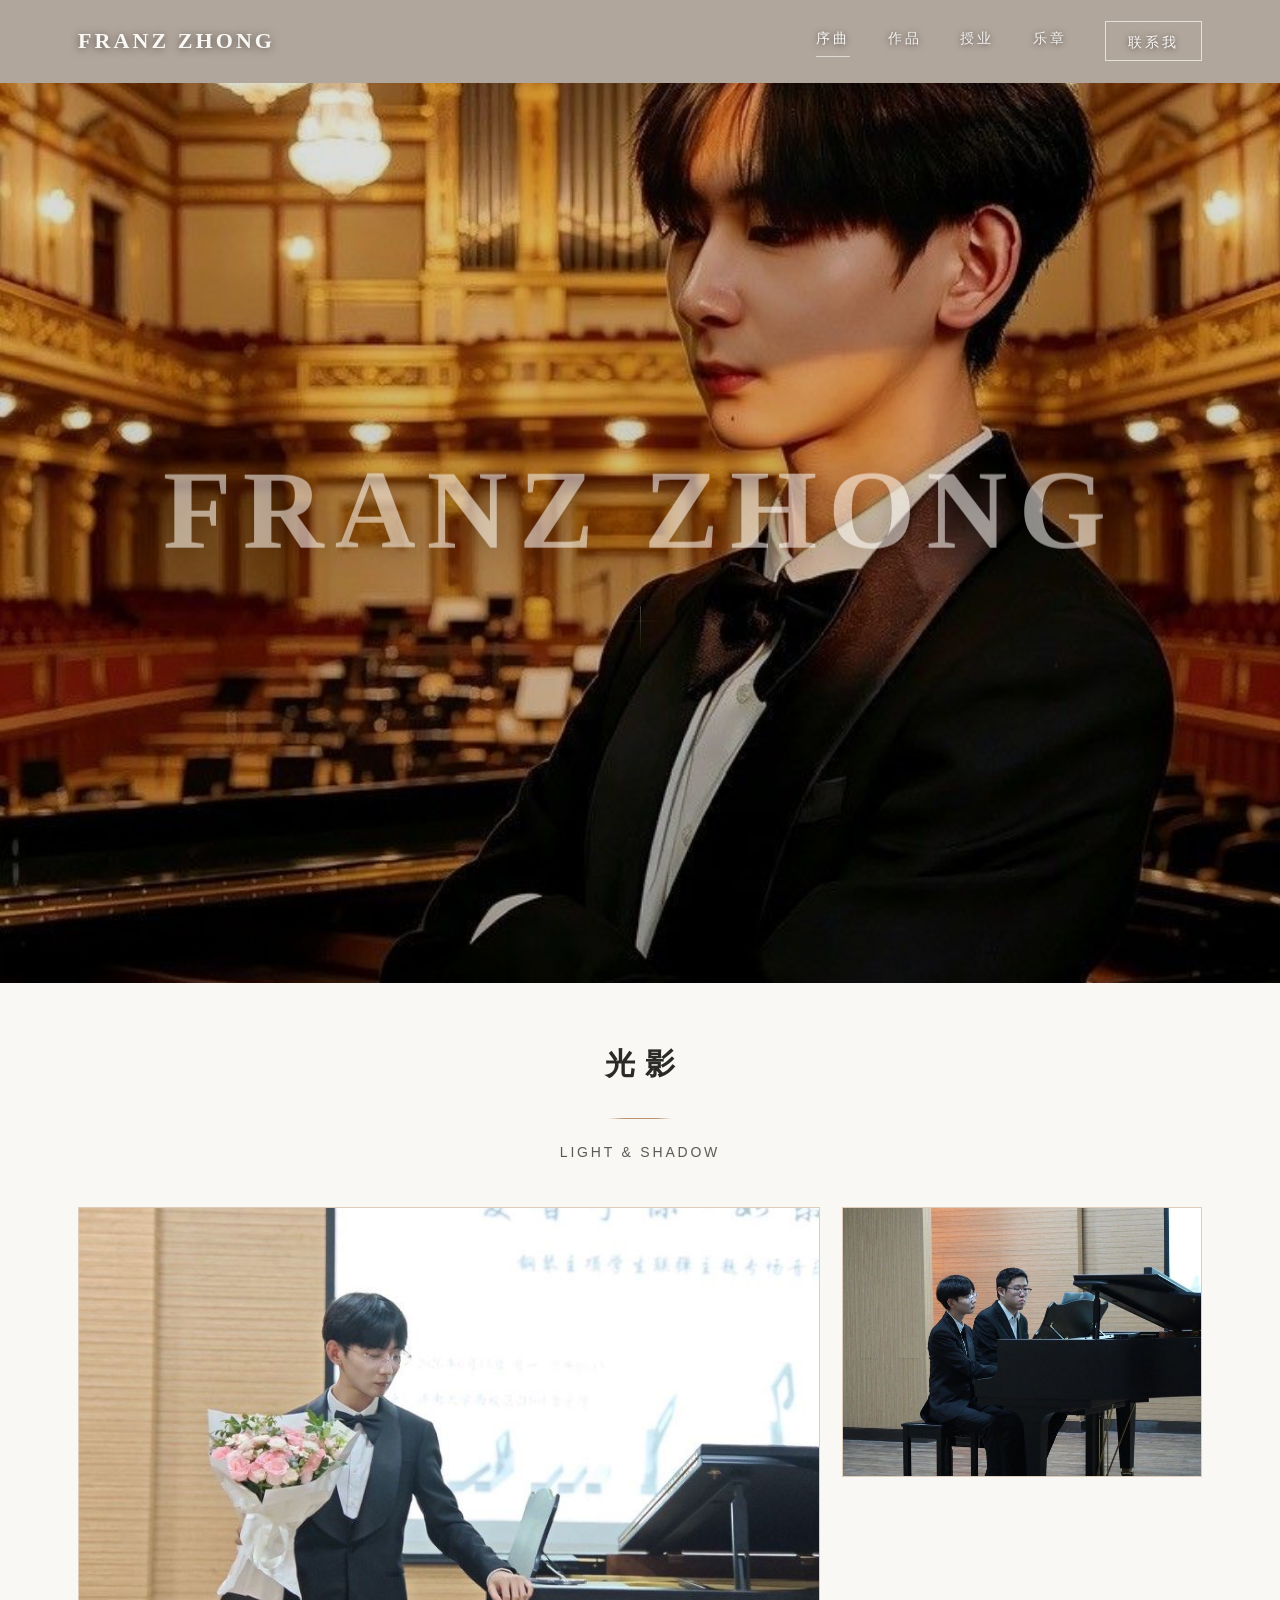
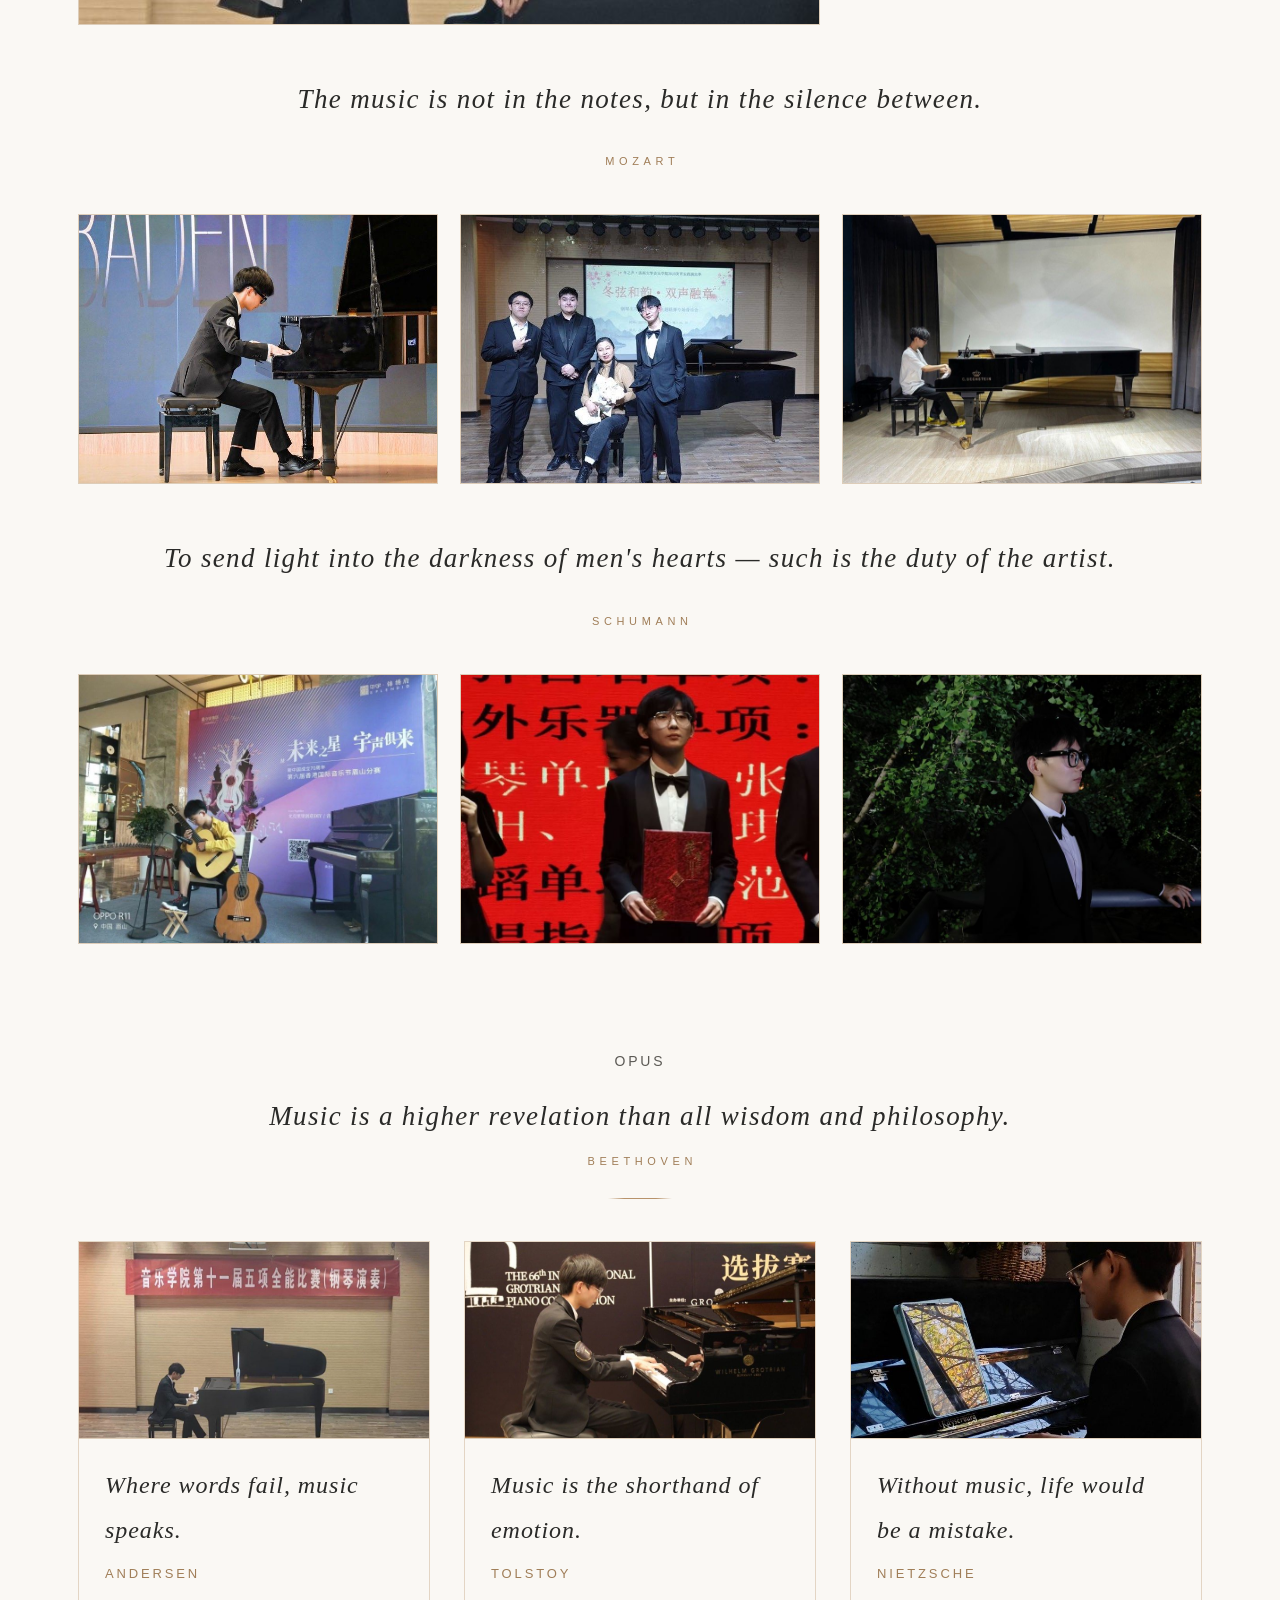
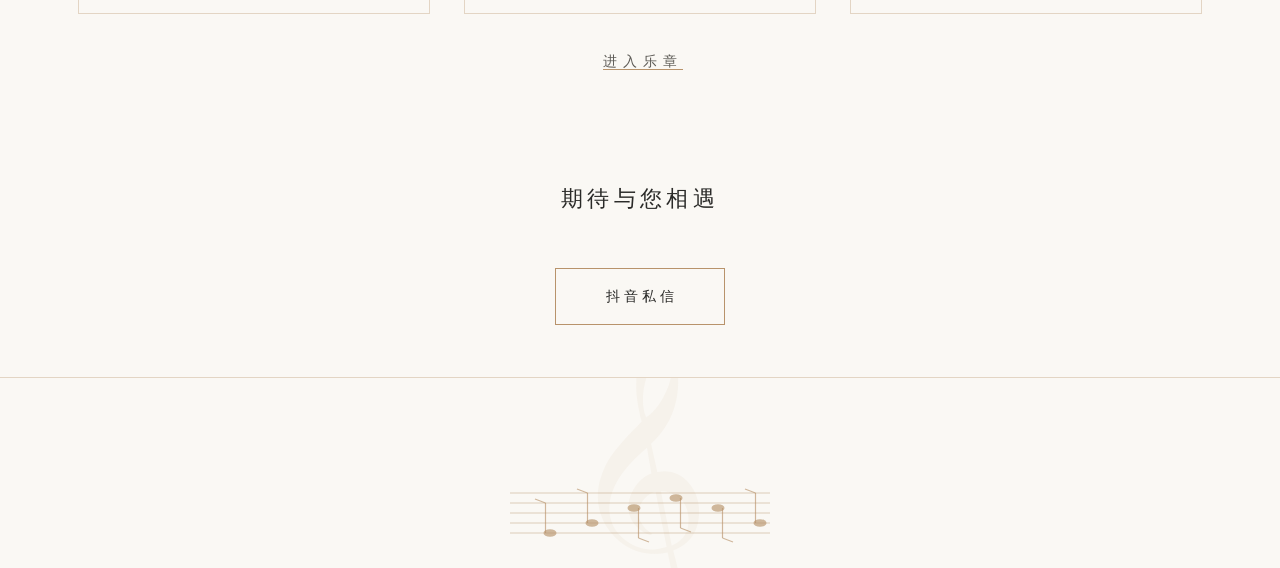
==== index.html @ 8434fb07 "SEO扩充：音乐老师/钢琴老师/吉他老师/音乐家教/钢琴演奏者/青年钢琴演奏者等关键词" ====
<!DOCTYPE html>
<html lang="zh-CN">
<head>
  <meta charset="UTF-8">
  <meta http-equiv="refresh" content="0; url=overture.html">
  <title>FRANZ ZHONG · 钢琴家与音乐教育家 Prelude</title>
  <meta name="description" content="FRANZ ZHONG（钟骑骏）钢琴家与音乐教育家，演奏古典钢琴与古典吉他。个人官网：作品、演出与荣誉。">
  <meta name="keywords" content="钢琴, 音乐教育, 吉他, 钢琴家, Franz Zhong, 钟, piano, pianist, music education, 钟骑骏, 钟骑骏钢琴, Qijun Zhong, Zhong Qijun, 音乐老师, 钢琴老师, 吉他老师, 音乐家教, 钢琴演奏者, 青年钢琴演奏者, piano teacher, guitar teacher, music tutor, young pianist">
  <script type="application/ld+json">
{
  "@context": "https://schema.org",
  "@type": "Person",
  "name": "Franz Zhong",
  "alternateName": ["钟骑骏", "钟", "Qijun Zhong", "Zhong Qijun"],
  "jobTitle": "Pianist &amp; Music Educator",
  "knowsAbout": ["钢琴", "音乐教育", "古典吉他", "钢琴教学", "吉他教学", "音乐家教", "piano", "music education", "classical guitar", "piano teaching", "guitar teaching"],
  "url": "https://zhongquinnking.github.io/prelude/",
  "sameAs": ["https://v.douyin.com/s2i2Y8FRT1A/"]
}
</script>
<meta property="og:type" content="website">
<meta property="og:site_name" content="FRANZ ZHONG">
<meta property="og:title" content="FRANZ ZHONG · Prelude">
<meta property="og:description" content="FRANZ ZHONG · 作品 · 部分荣誉 — Pianist &amp; Music Educator">
<meta property="og:url" content="https://zhongquinnking.github.io/prelude/">
<meta property="og:image" content="https://zhongquinnking.github.io/prelude/images/og-card.jpg">
</head>
<body>
  <p style="font-family:serif;text-align:center;padding-top:40vh;">序曲即将奏响，正在进入 Prelude…</p>
</body>
</html>
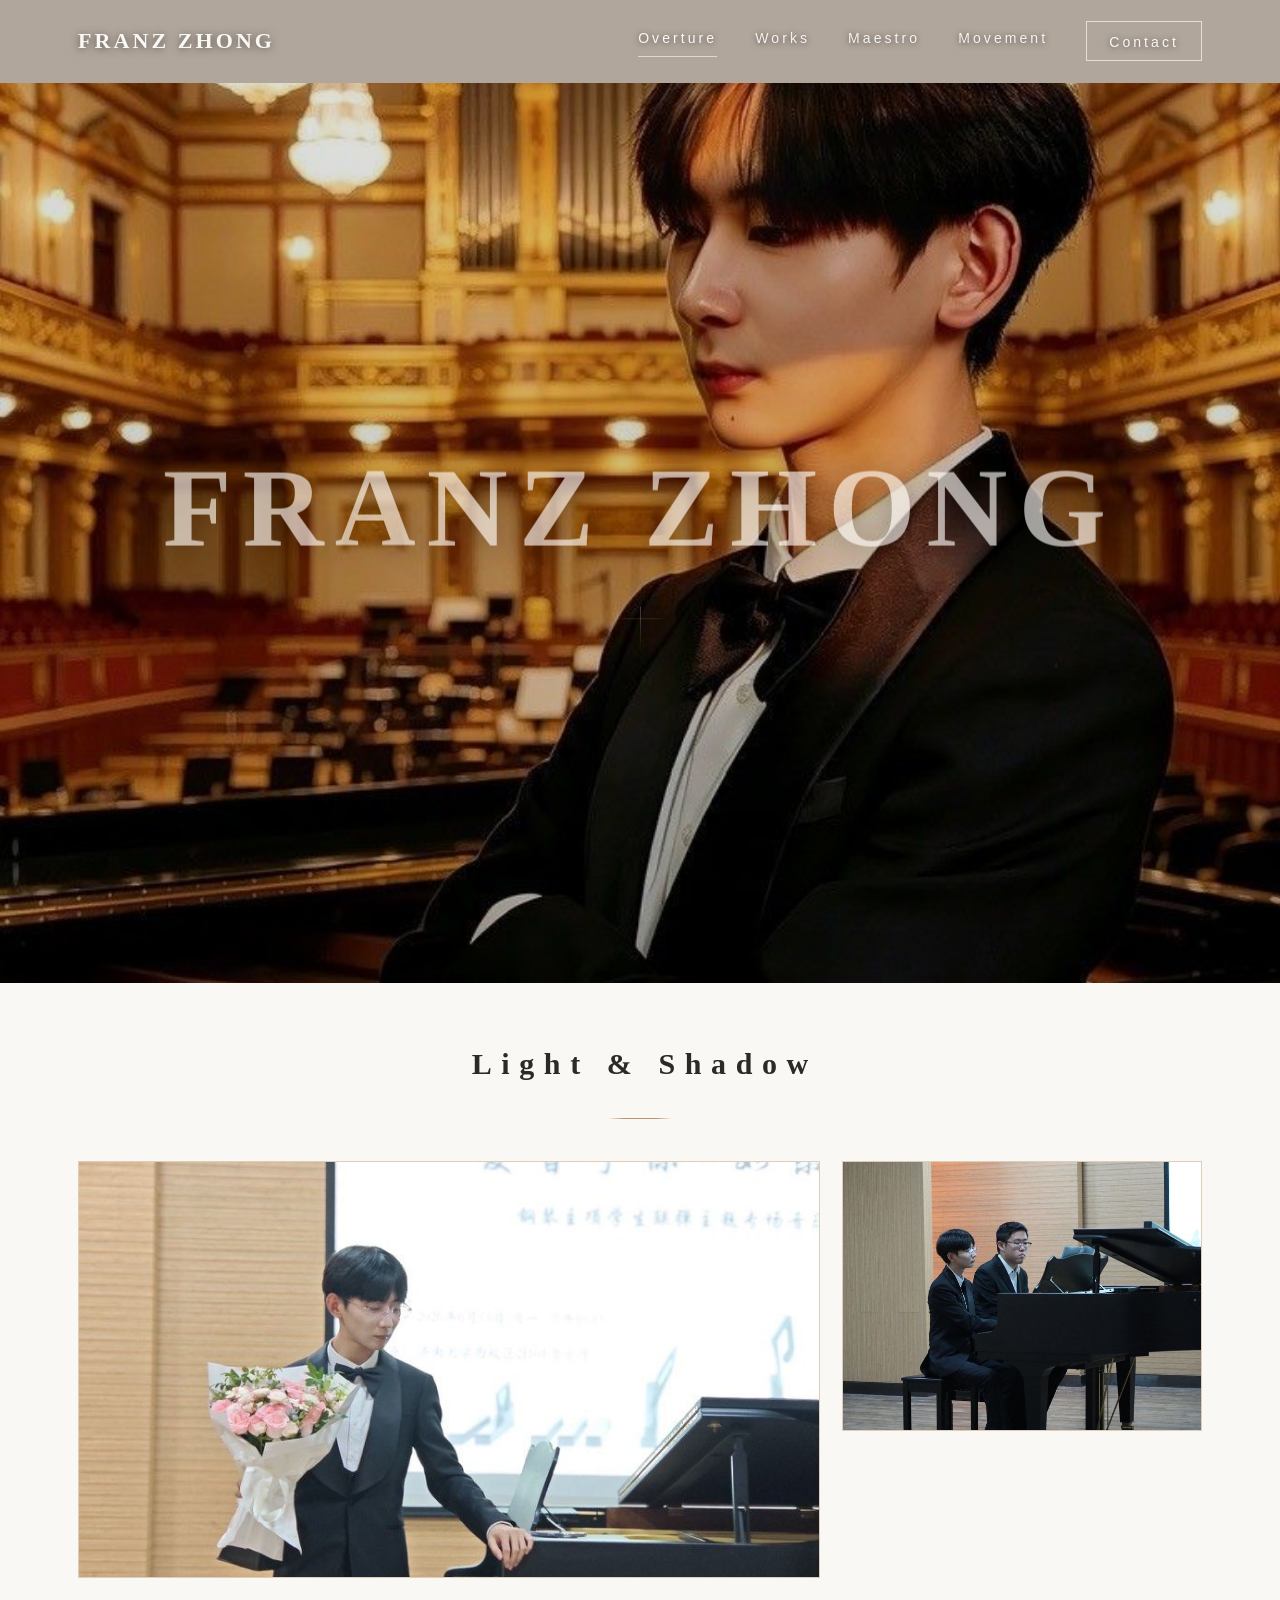
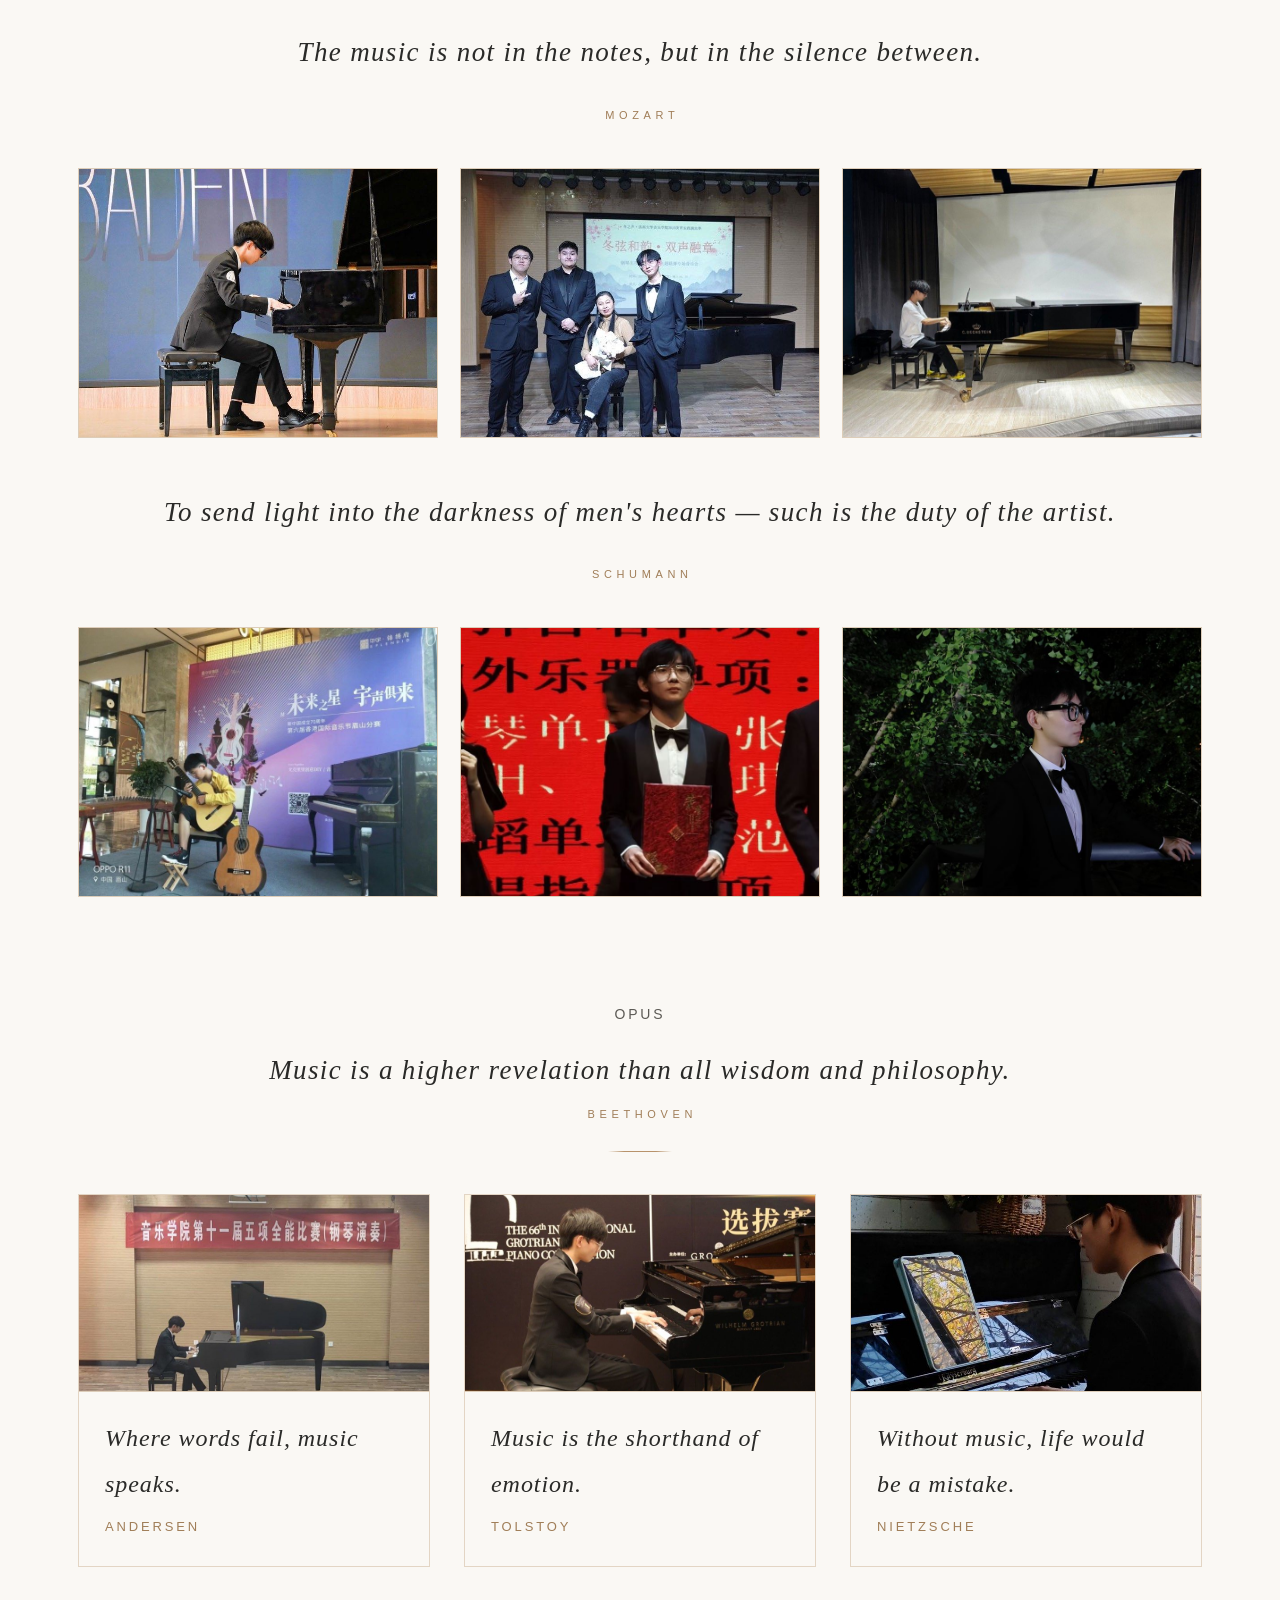
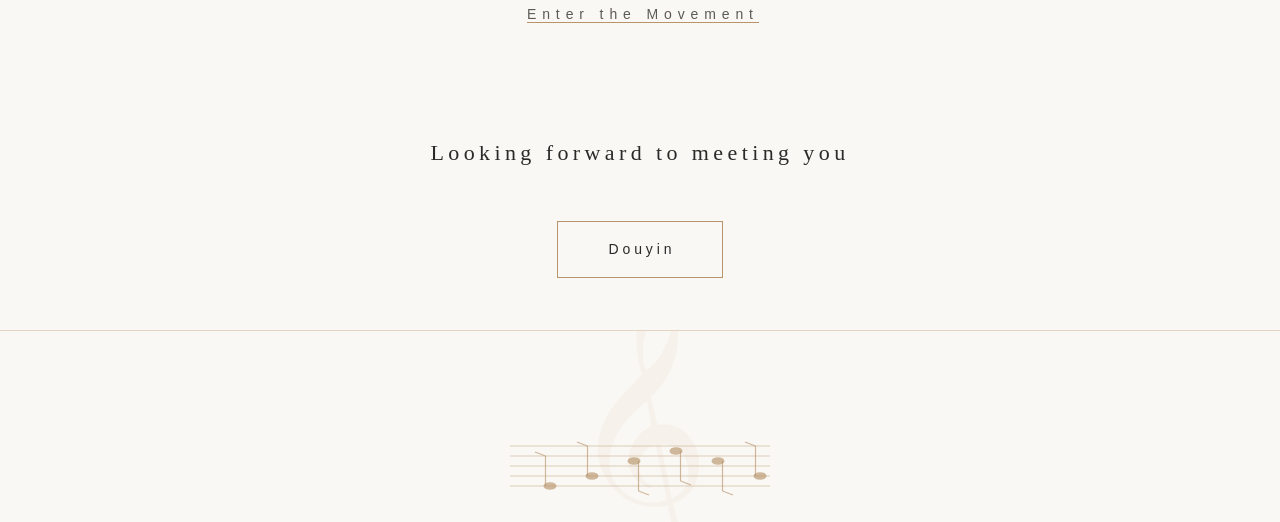
==== commit 466c081a: "全站改英文：头衔英文化，中文仅保留名字与作品/比赛名" ====
--- a/index.html
+++ b/index.html
@@ -3,8 +3,8 @@
 <head>
   <meta charset="UTF-8">
   <meta http-equiv="refresh" content="0; url=overture.html">
-  <title>FRANZ ZHONG · 钢琴家与音乐教育家 Prelude</title>
-  <meta name="description" content="FRANZ ZHONG（钟骑骏）钢琴家与音乐教育家，演奏古典钢琴与古典吉他。个人官网：作品、演出与荣誉。">
+  <title>FRANZ ZHONG · Prelude</title>
+  <meta name="description" content="FRANZ ZHONG (钟骑骏), pianist and music educator, performs classical piano and classical guitar. Official site: works, performances and honors.">
   <meta name="keywords" content="钢琴, 音乐教育, 吉他, 钢琴家, Franz Zhong, 钟, piano, pianist, music education, 钟骑骏, 钟骑骏钢琴, Qijun Zhong, Zhong Qijun, 音乐老师, 钢琴老师, 吉他老师, 音乐家教, 钢琴演奏者, 青年钢琴演奏者, piano teacher, guitar teacher, music tutor, young pianist">
   <script type="application/ld+json">
 {
@@ -21,11 +21,11 @@
 <meta property="og:type" content="website">
 <meta property="og:site_name" content="FRANZ ZHONG">
 <meta property="og:title" content="FRANZ ZHONG · Prelude">
-<meta property="og:description" content="FRANZ ZHONG · 作品 · 部分荣誉 — Pianist &amp; Music Educator">
+<meta property="og:description" content="FRANZ ZHONG · Works · Honors — Pianist &amp; Music Educator">
 <meta property="og:url" content="https://zhongquinnking.github.io/prelude/">
 <meta property="og:image" content="https://zhongquinnking.github.io/prelude/images/og-card.jpg">
 </head>
 <body>
-  <p style="font-family:serif;text-align:center;padding-top:40vh;">序曲即将奏响，正在进入 Prelude…</p>
+  <p style="font-family:serif;text-align:center;padding-top:40vh;">The prelude is about to begin — entering Prelude…</p>
 </body>
 </html>
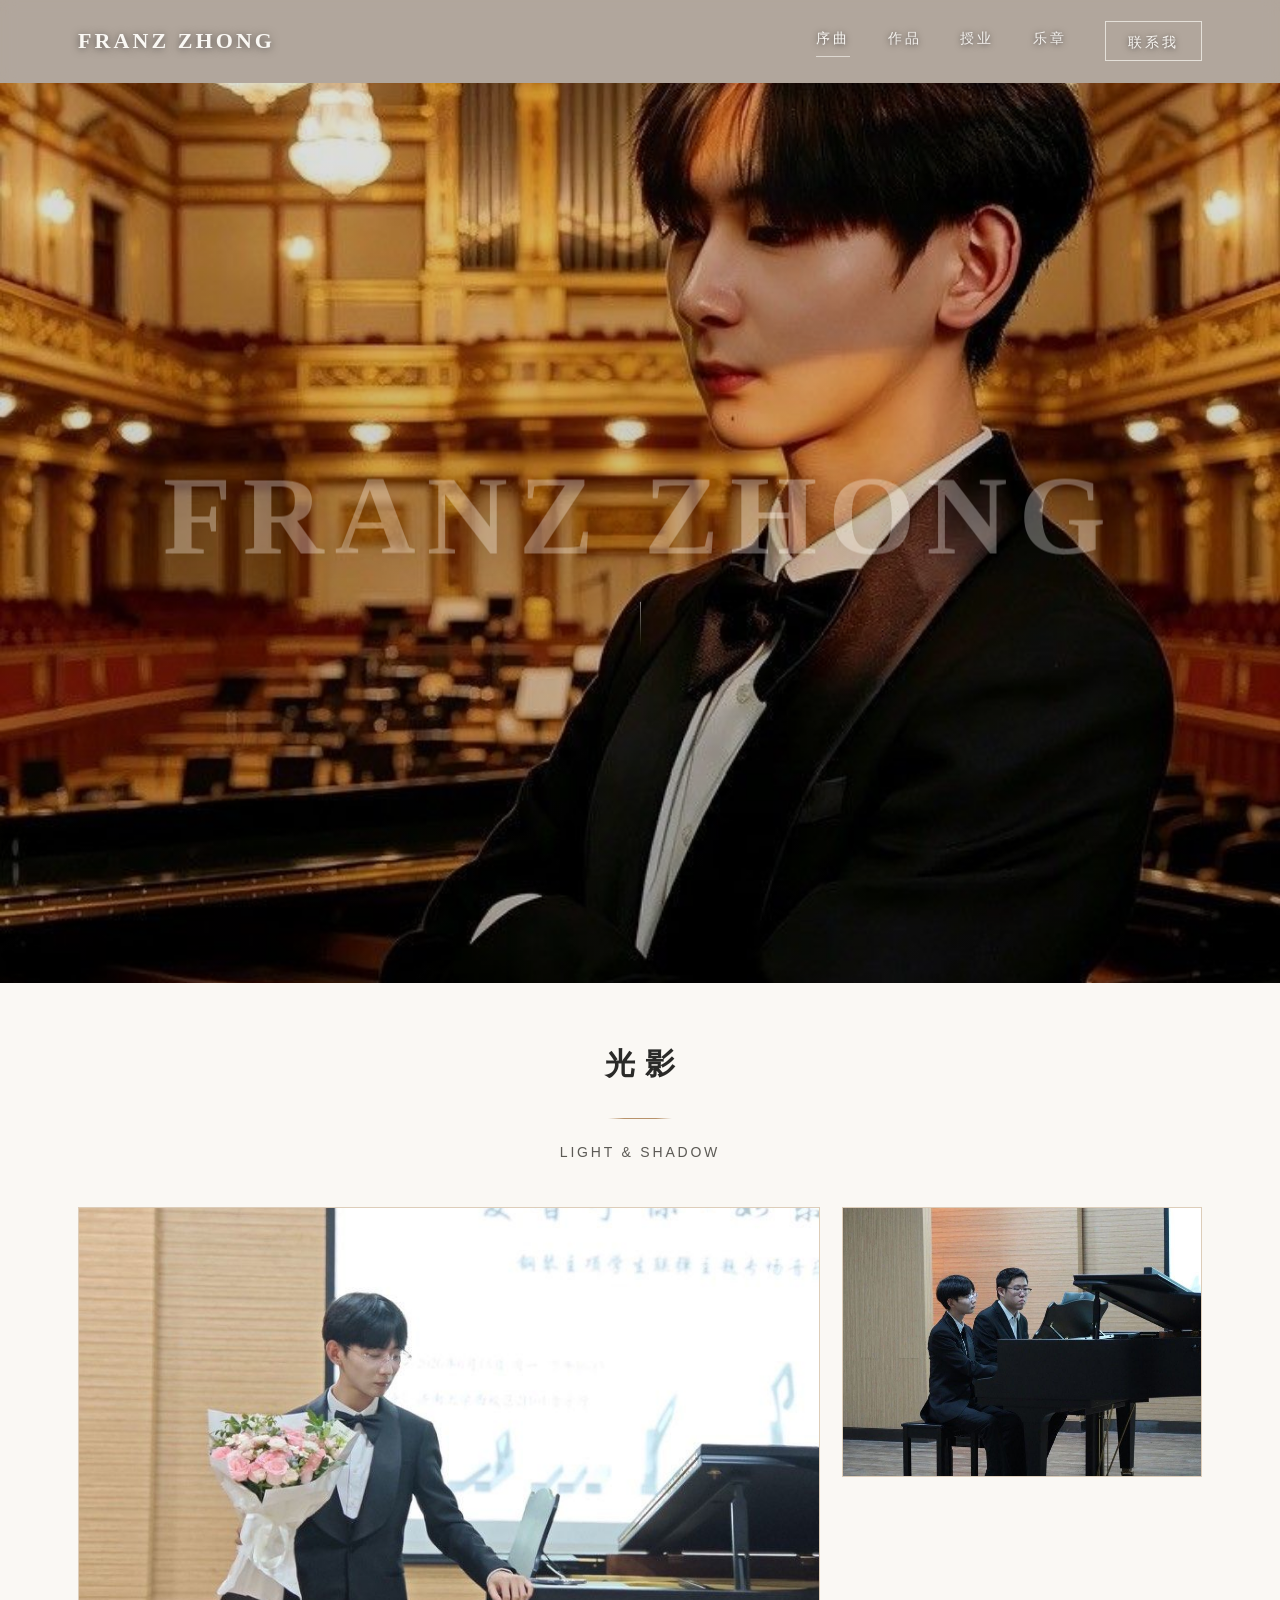
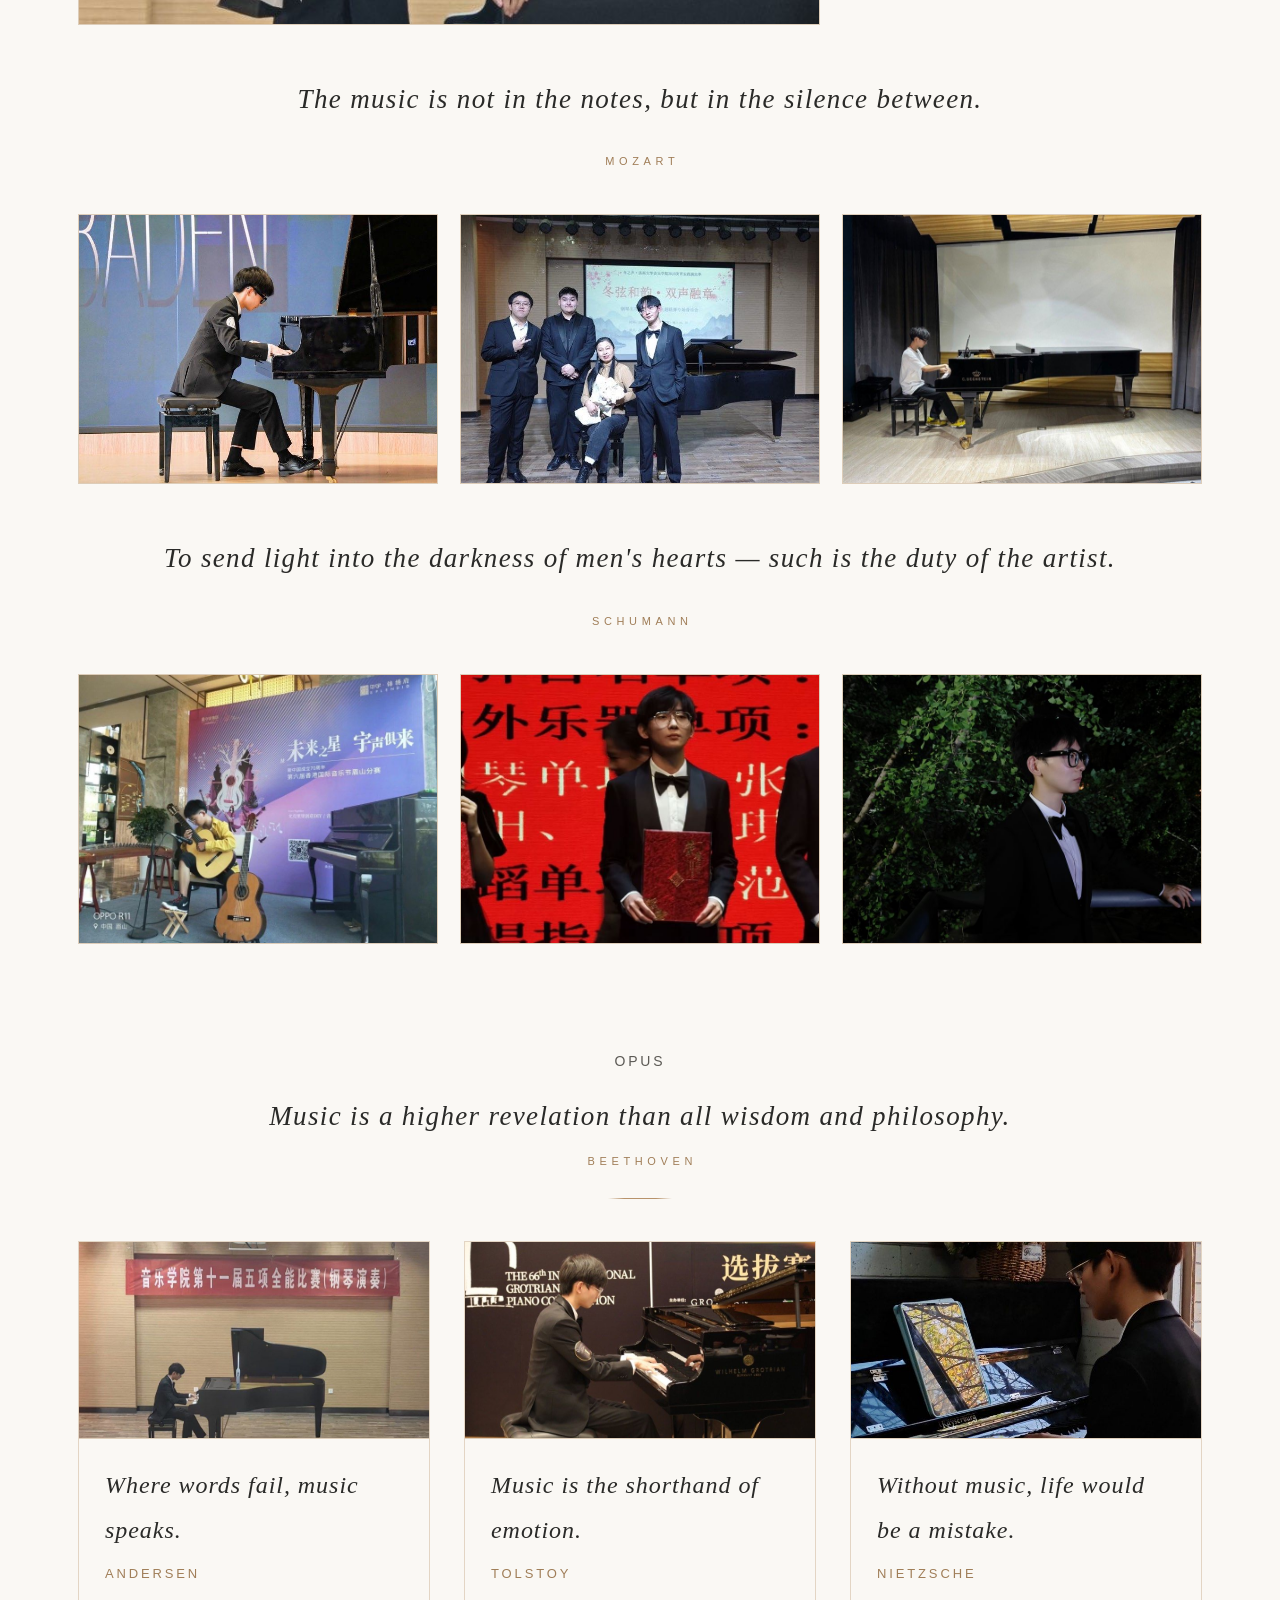
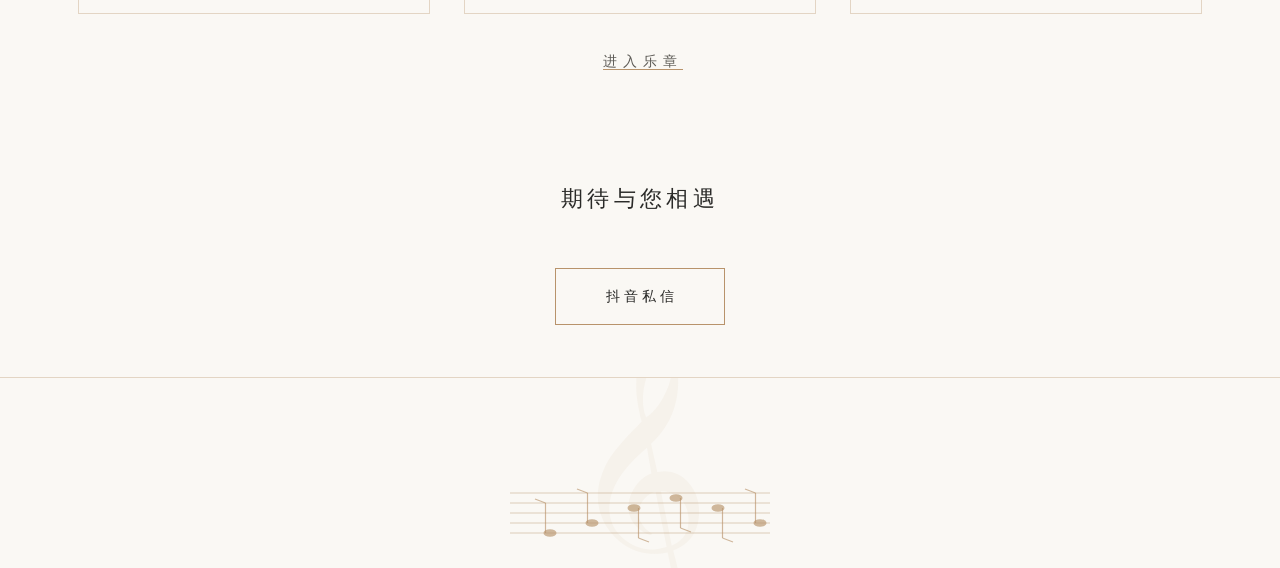
==== commit a7c78adf: "仅改标题：去除中文头衔，关键词与内容原样保留" ====
--- a/index.html
+++ b/index.html
@@ -3,8 +3,8 @@
 <head>
   <meta charset="UTF-8">
   <meta http-equiv="refresh" content="0; url=overture.html">
-  <title>FRANZ ZHONG · Prelude</title>
-  <meta name="description" content="FRANZ ZHONG (钟骑骏), pianist and music educator, performs classical piano and classical guitar. Official site: works, performances and honors.">
+  <title>FRANZ ZHONG · 钢琴家与音乐教育家 Prelude</title>
+  <meta name="description" content="FRANZ ZHONG（钟骑骏）钢琴家与音乐教育家，演奏古典钢琴与古典吉他。个人官网：作品、演出与荣誉。">
   <meta name="keywords" content="钢琴, 音乐教育, 吉他, 钢琴家, Franz Zhong, 钟, piano, pianist, music education, 钟骑骏, 钟骑骏钢琴, Qijun Zhong, Zhong Qijun, 音乐老师, 钢琴老师, 吉他老师, 音乐家教, 钢琴演奏者, 青年钢琴演奏者, piano teacher, guitar teacher, music tutor, young pianist">
   <script type="application/ld+json">
 {
@@ -21,11 +21,11 @@
 <meta property="og:type" content="website">
 <meta property="og:site_name" content="FRANZ ZHONG">
 <meta property="og:title" content="FRANZ ZHONG · Prelude">
-<meta property="og:description" content="FRANZ ZHONG · Works · Honors — Pianist &amp; Music Educator">
+<meta property="og:description" content="FRANZ ZHONG · 作品 · 部分荣誉 — Pianist &amp; Music Educator">
 <meta property="og:url" content="https://zhongquinnking.github.io/prelude/">
 <meta property="og:image" content="https://zhongquinnking.github.io/prelude/images/og-card.jpg">
 </head>
 <body>
-  <p style="font-family:serif;text-align:center;padding-top:40vh;">The prelude is about to begin — entering Prelude…</p>
+  <p style="font-family:serif;text-align:center;padding-top:40vh;">序曲即将奏响，正在进入 Prelude…</p>
 </body>
 </html>
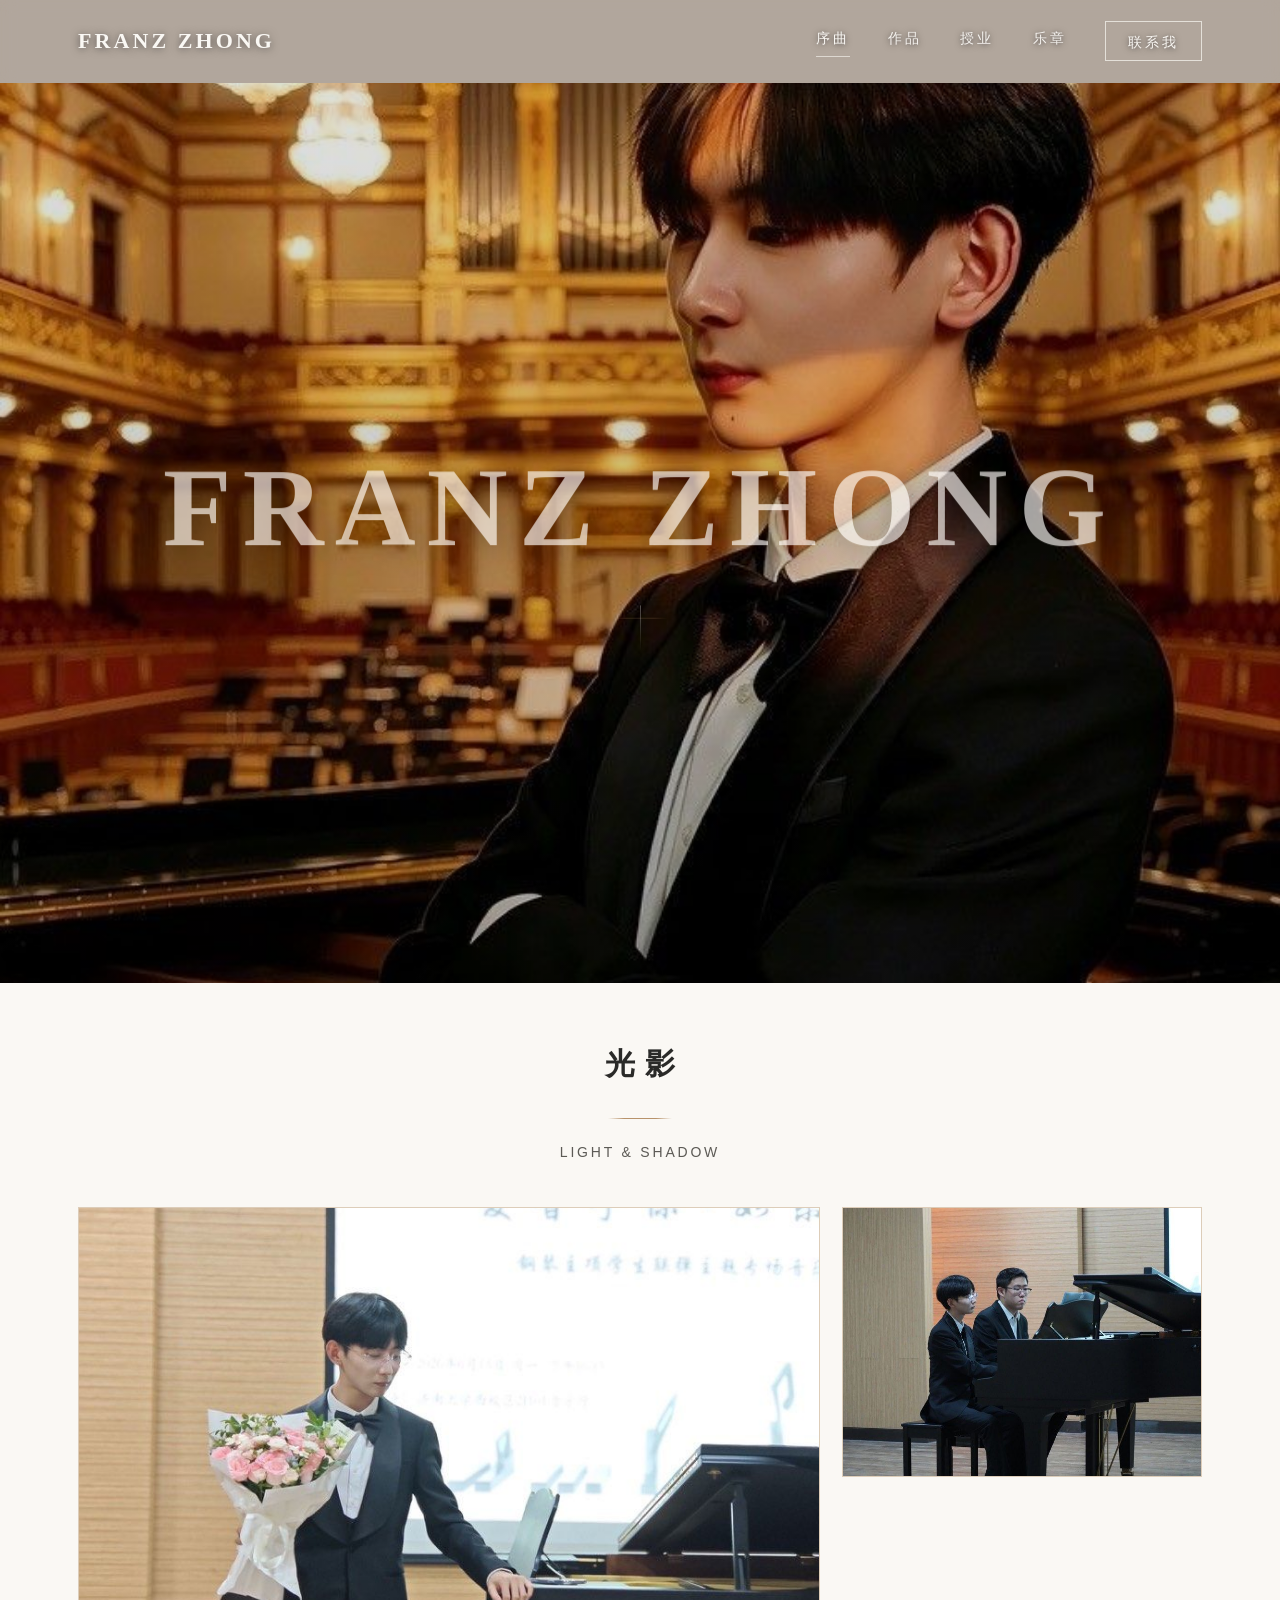
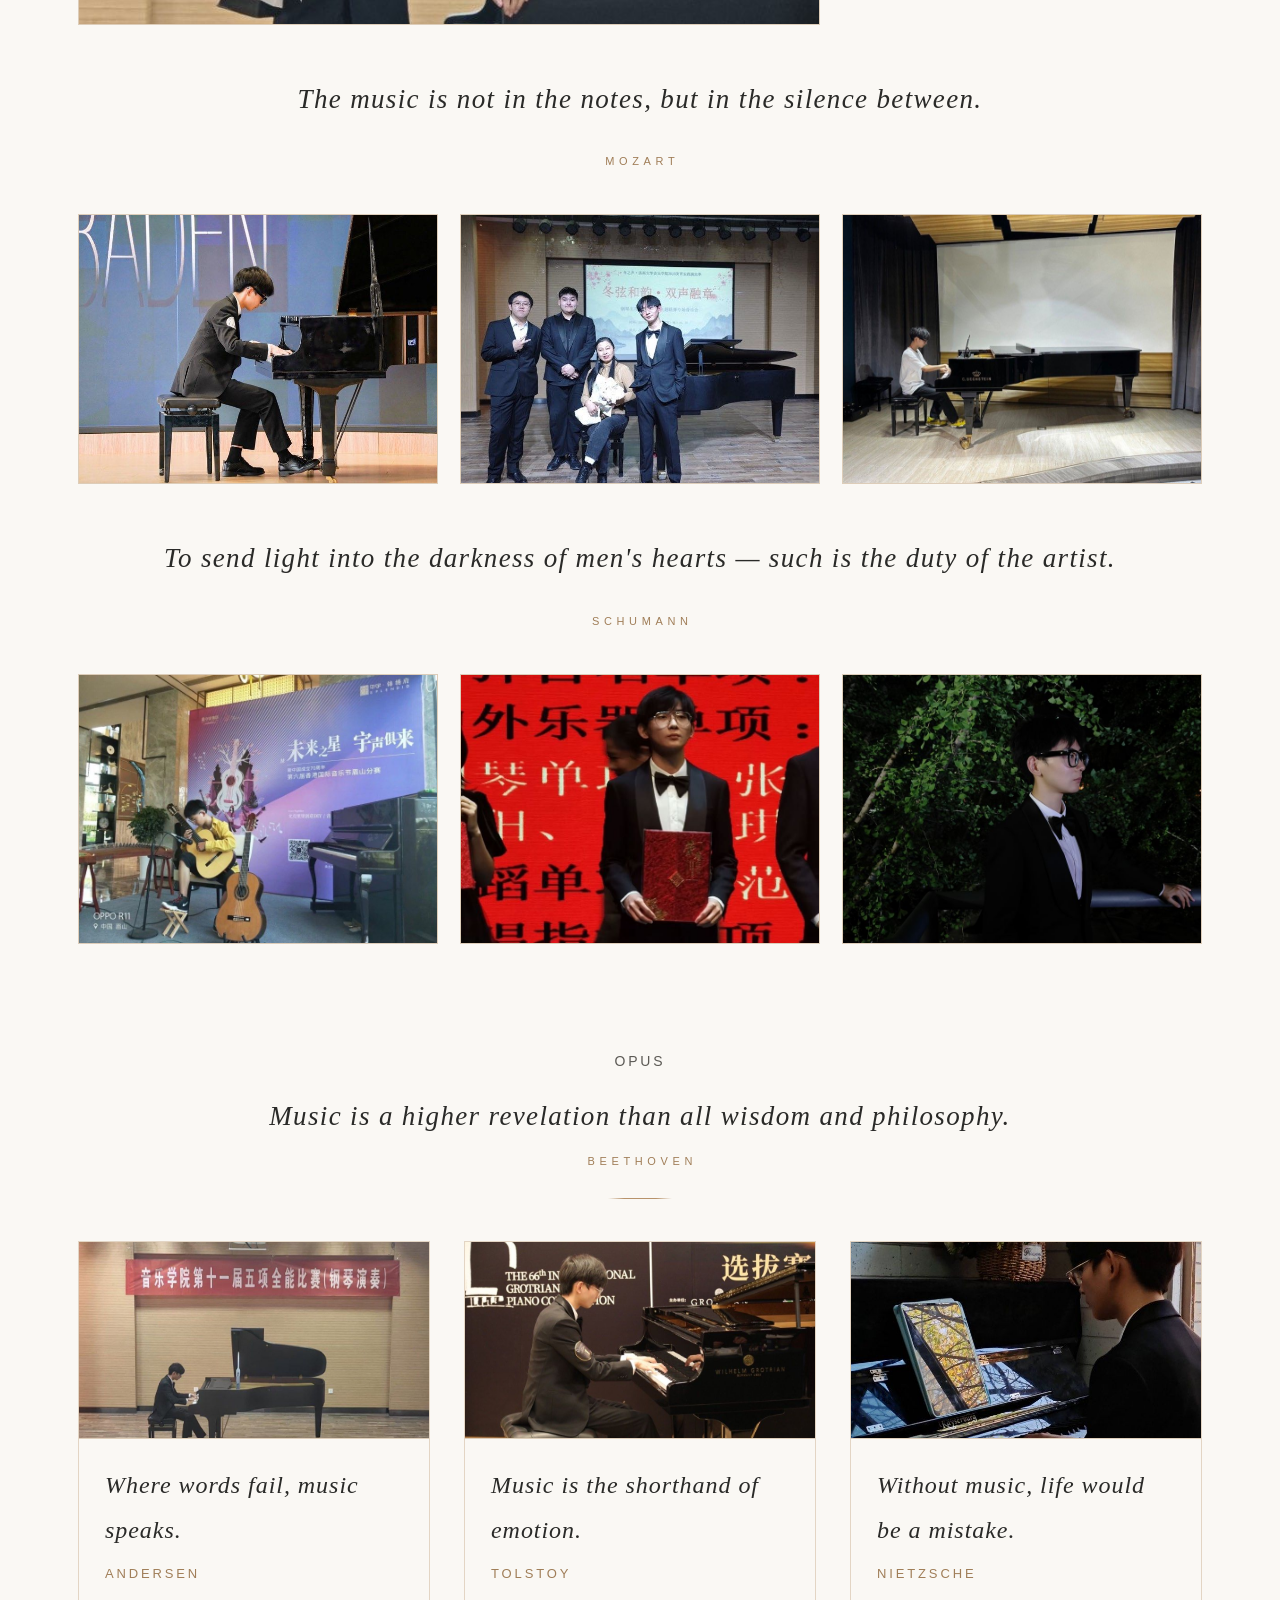
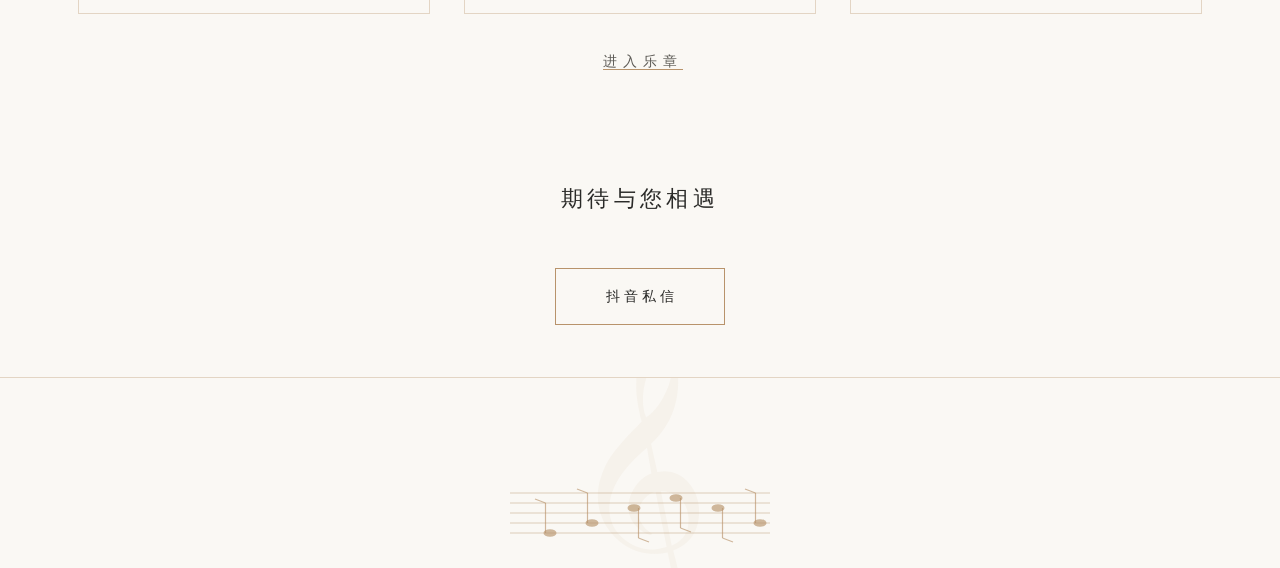
==== commit 16dd016b: "仅改标签页标题：去除中文头衔（内容与关键词原样保留）" ====
--- a/index.html
+++ b/index.html
@@ -3,7 +3,7 @@
 <head>
   <meta charset="UTF-8">
   <meta http-equiv="refresh" content="0; url=overture.html">
-  <title>FRANZ ZHONG · 钢琴家与音乐教育家 Prelude</title>
+  <title>FRANZ ZHONG · Prelude</title>
   <meta name="description" content="FRANZ ZHONG（钟骑骏）钢琴家与音乐教育家，演奏古典钢琴与古典吉他。个人官网：作品、演出与荣誉。">
   <meta name="keywords" content="钢琴, 音乐教育, 吉他, 钢琴家, Franz Zhong, 钟, piano, pianist, music education, 钟骑骏, 钟骑骏钢琴, Qijun Zhong, Zhong Qijun, 音乐老师, 钢琴老师, 吉他老师, 音乐家教, 钢琴演奏者, 青年钢琴演奏者, piano teacher, guitar teacher, music tutor, young pianist">
   <script type="application/ld+json">
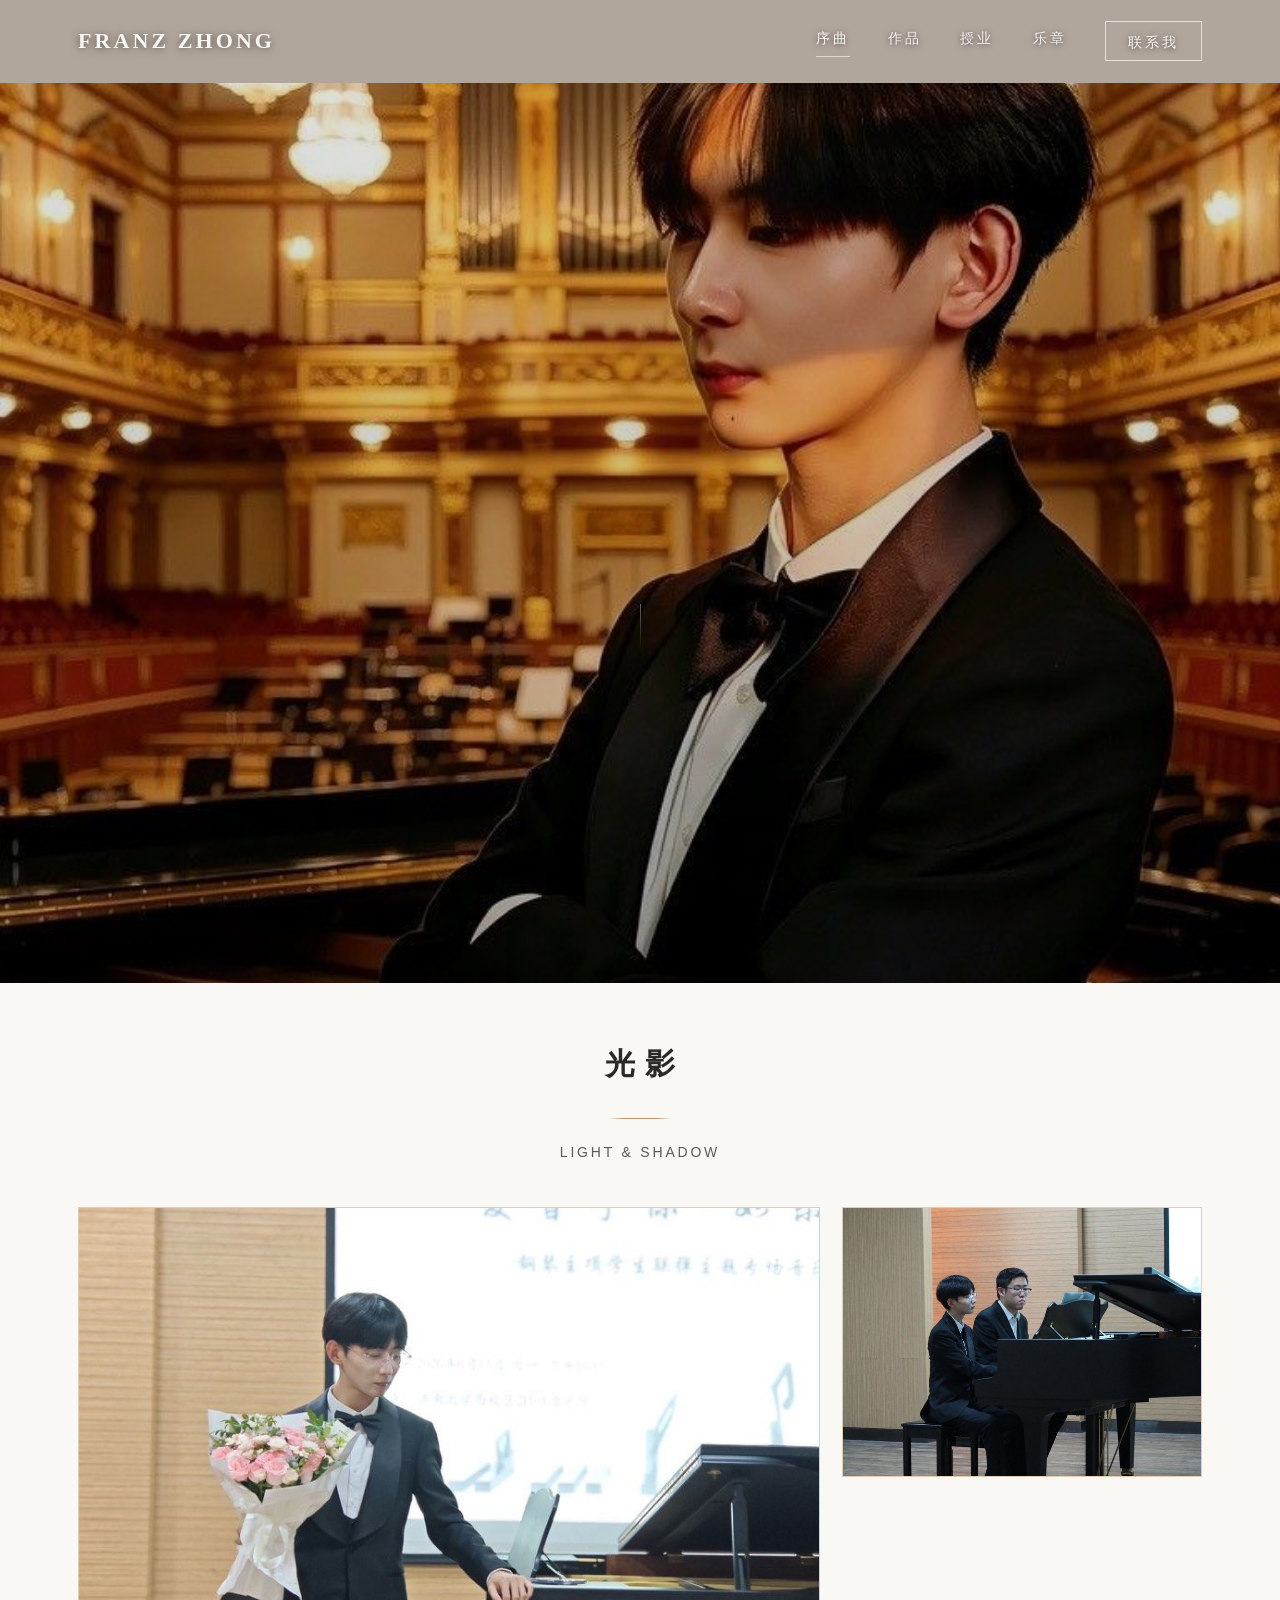
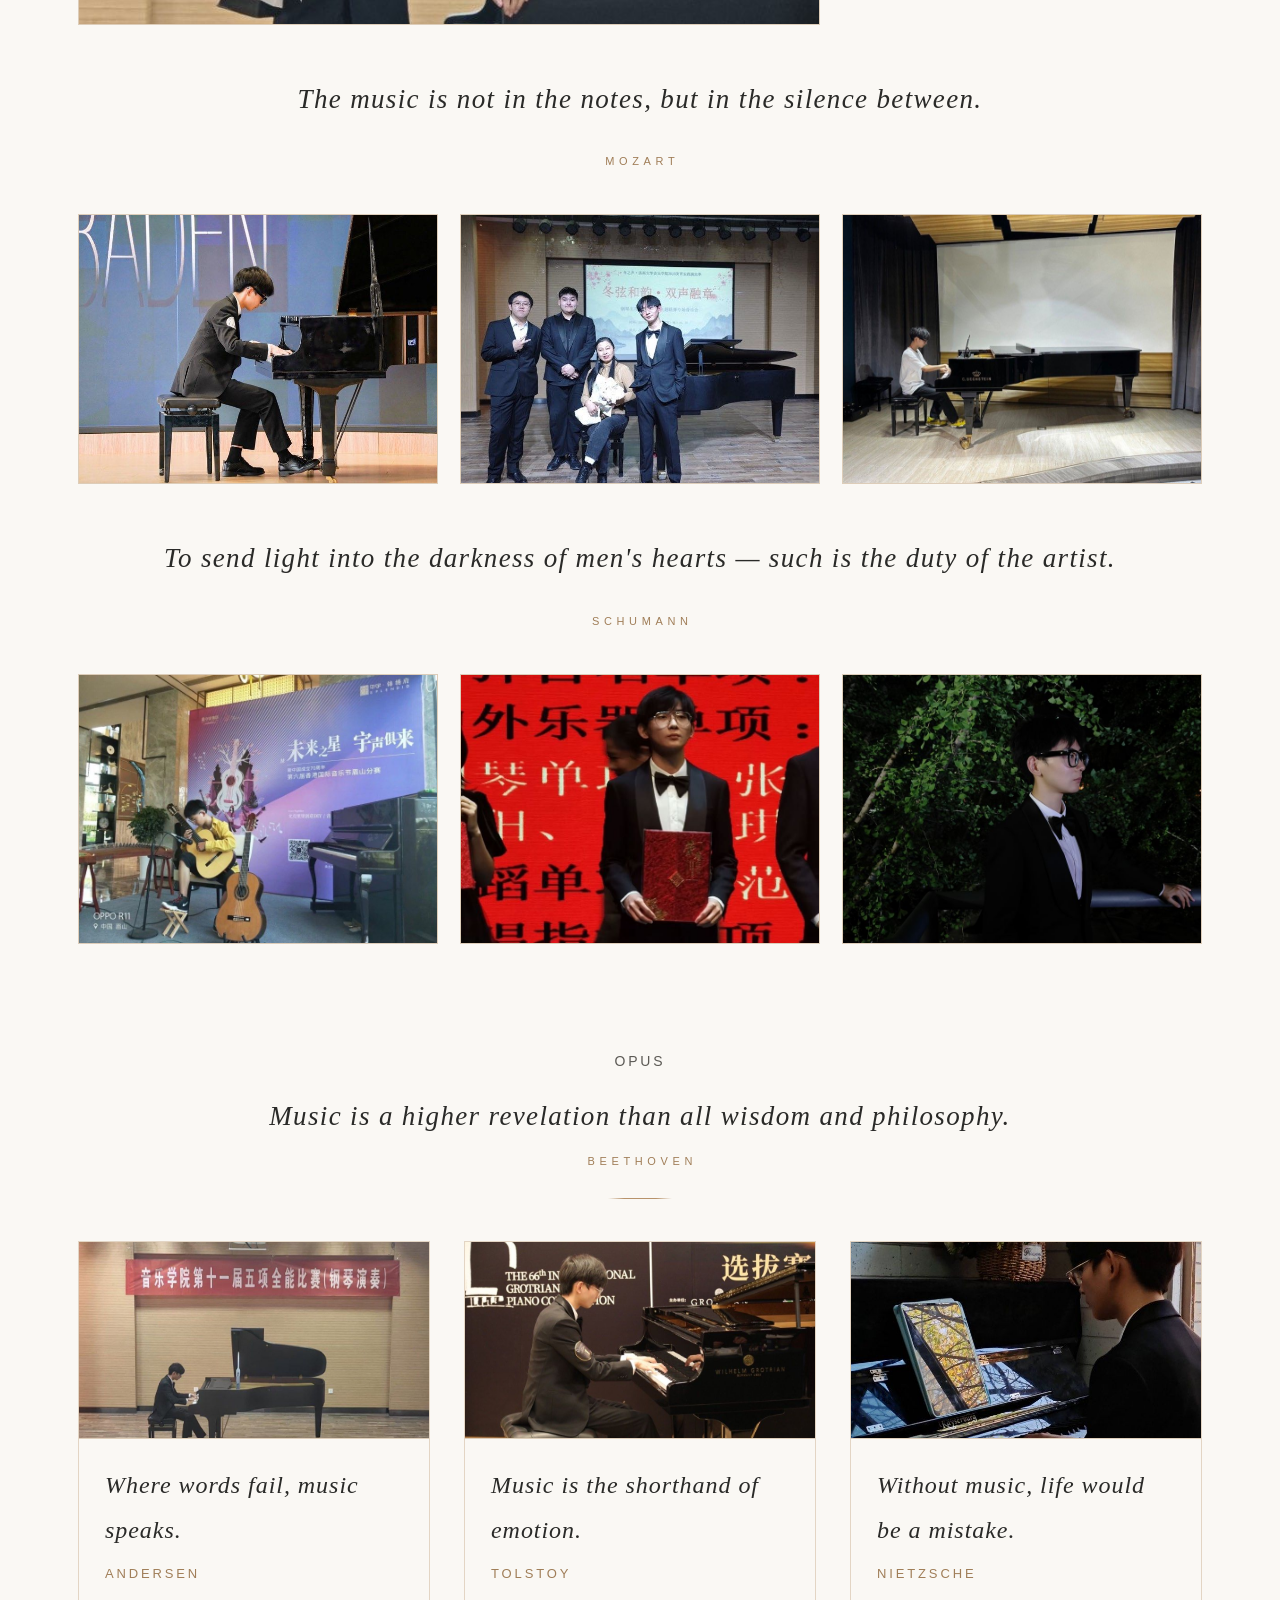
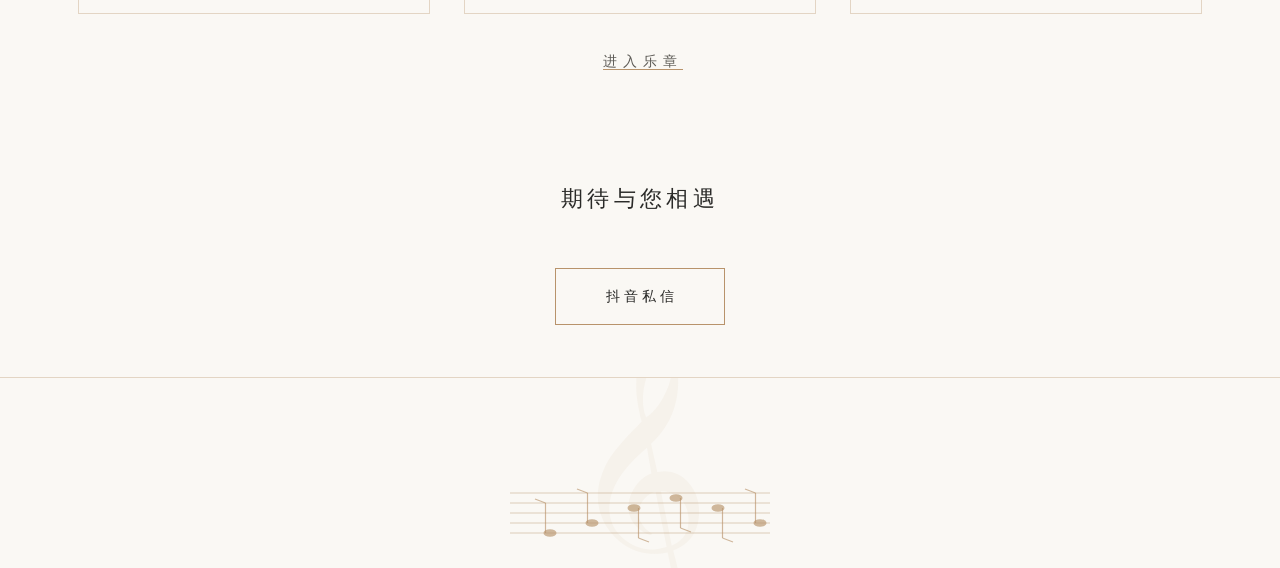
==== commit 6dce98bd: "分享卡片封面换钢琴照（方形1200x1200，剥离EXIF），旧卡移除" ====
--- a/index.html
+++ b/index.html
@@ -23,7 +23,7 @@
 <meta property="og:title" content="FRANZ ZHONG · Prelude">
 <meta property="og:description" content="FRANZ ZHONG · 作品 · 部分荣誉 — Pianist &amp; Music Educator">
 <meta property="og:url" content="https://zhongquinnking.github.io/prelude/">
-<meta property="og:image" content="https://zhongquinnking.github.io/prelude/images/og-card.jpg">
+<meta property="og:image" content="https://zhongquinnking.github.io/prelude/images/og-card-v2.jpg">
 </head>
 <body>
   <p style="font-family:serif;text-align:center;padding-top:40vh;">序曲即将奏响，正在进入 Prelude…</p>
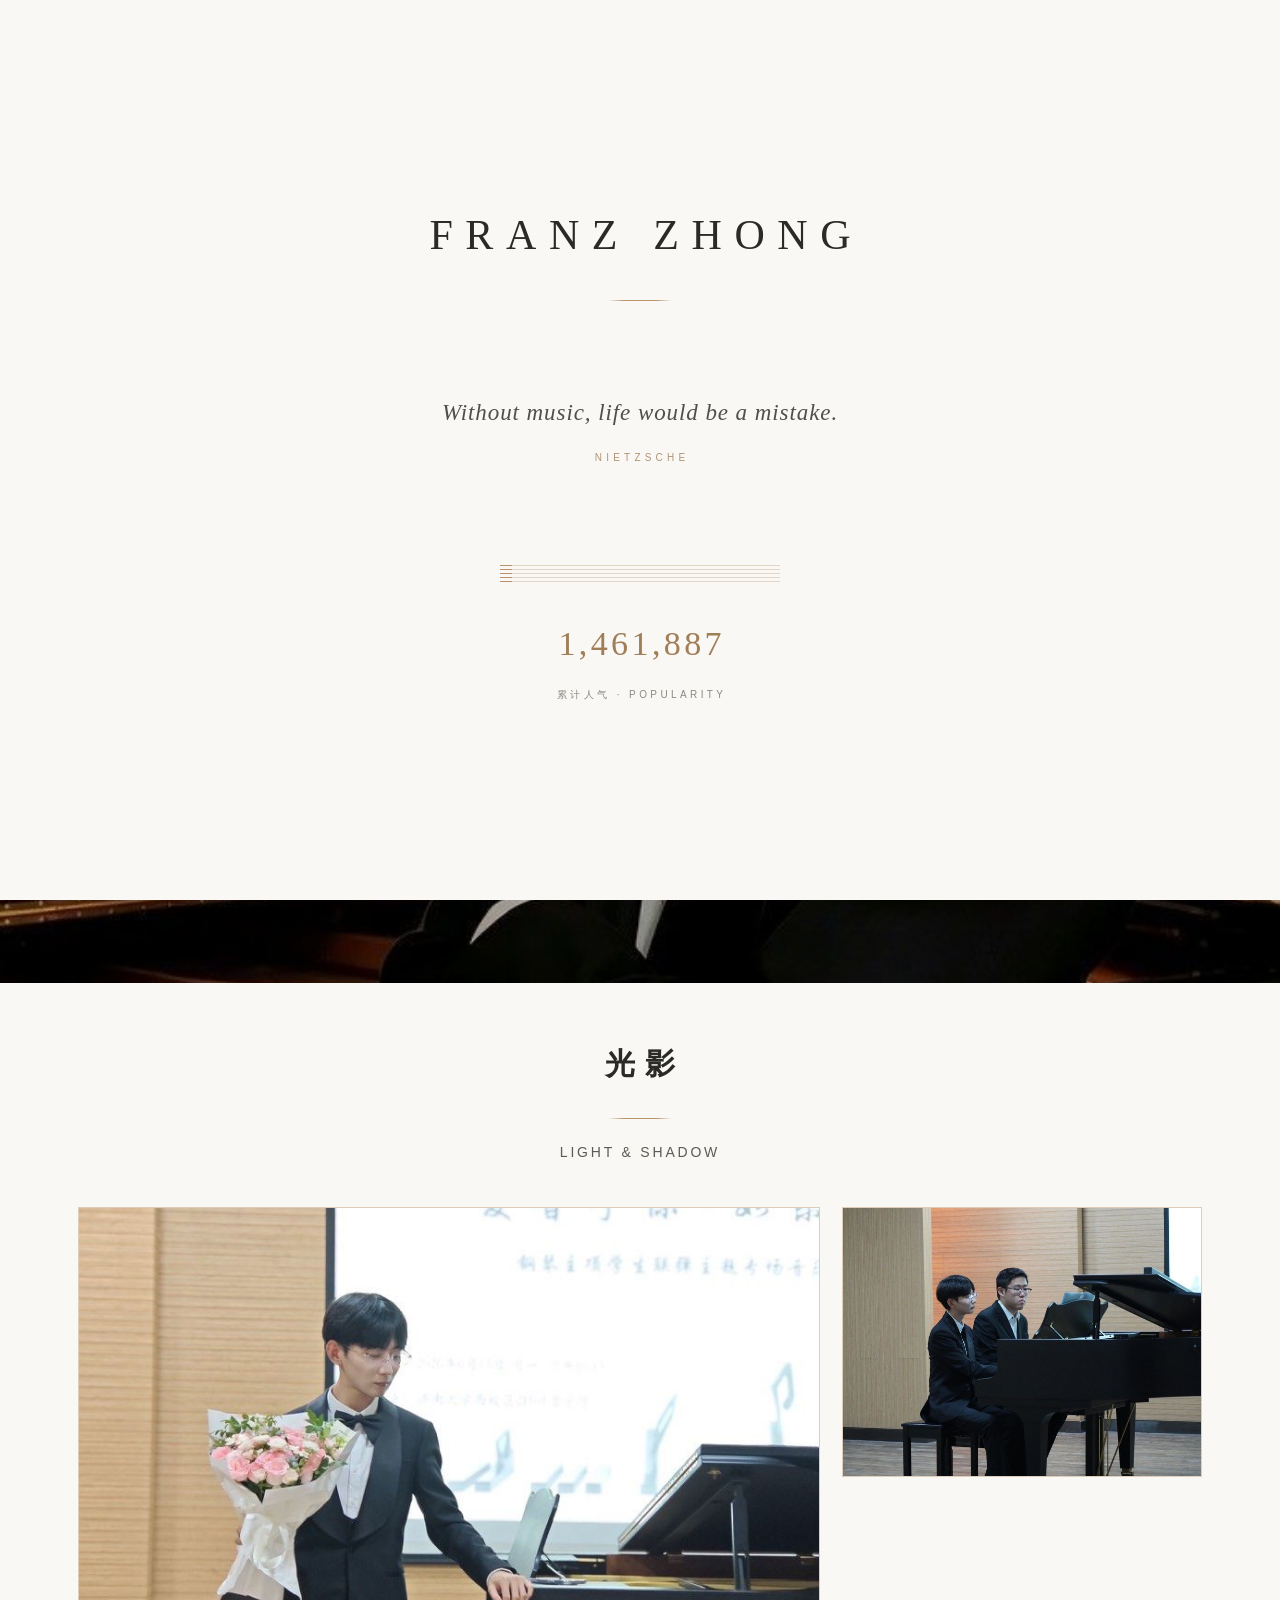
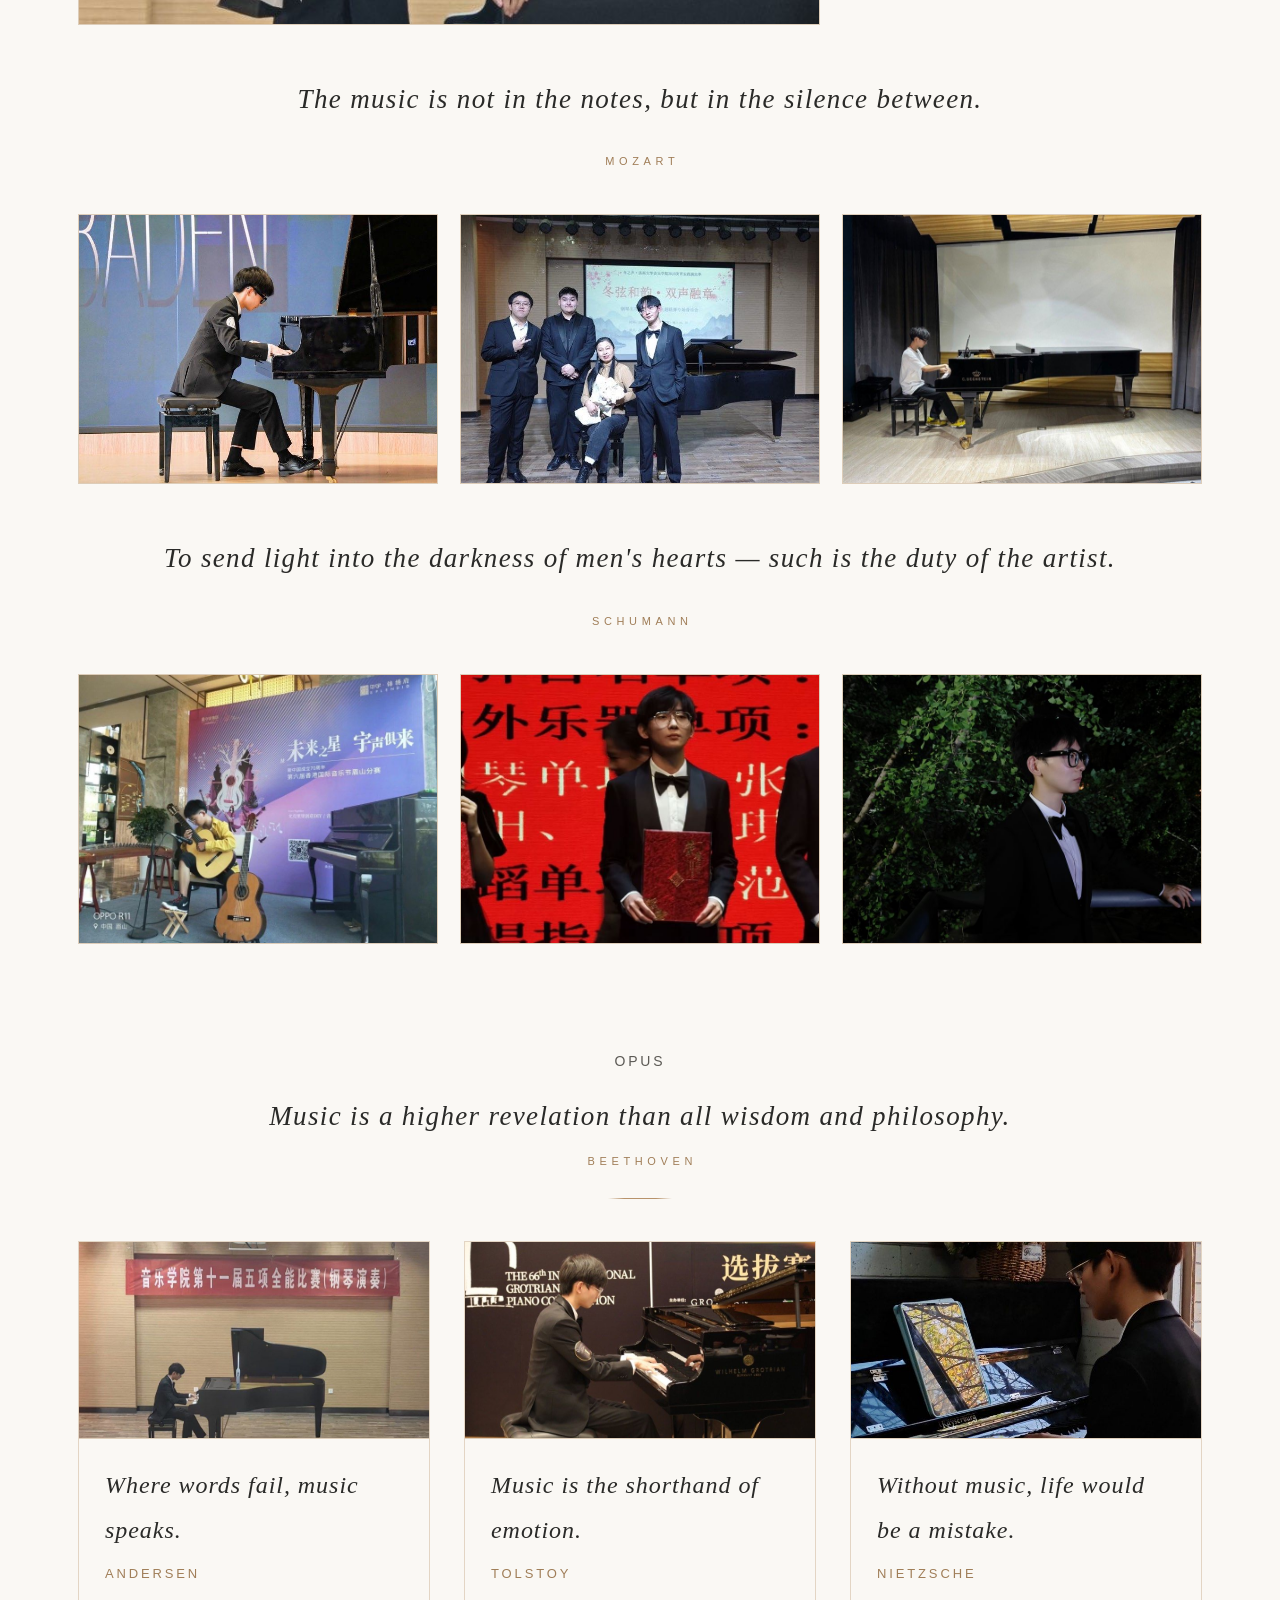
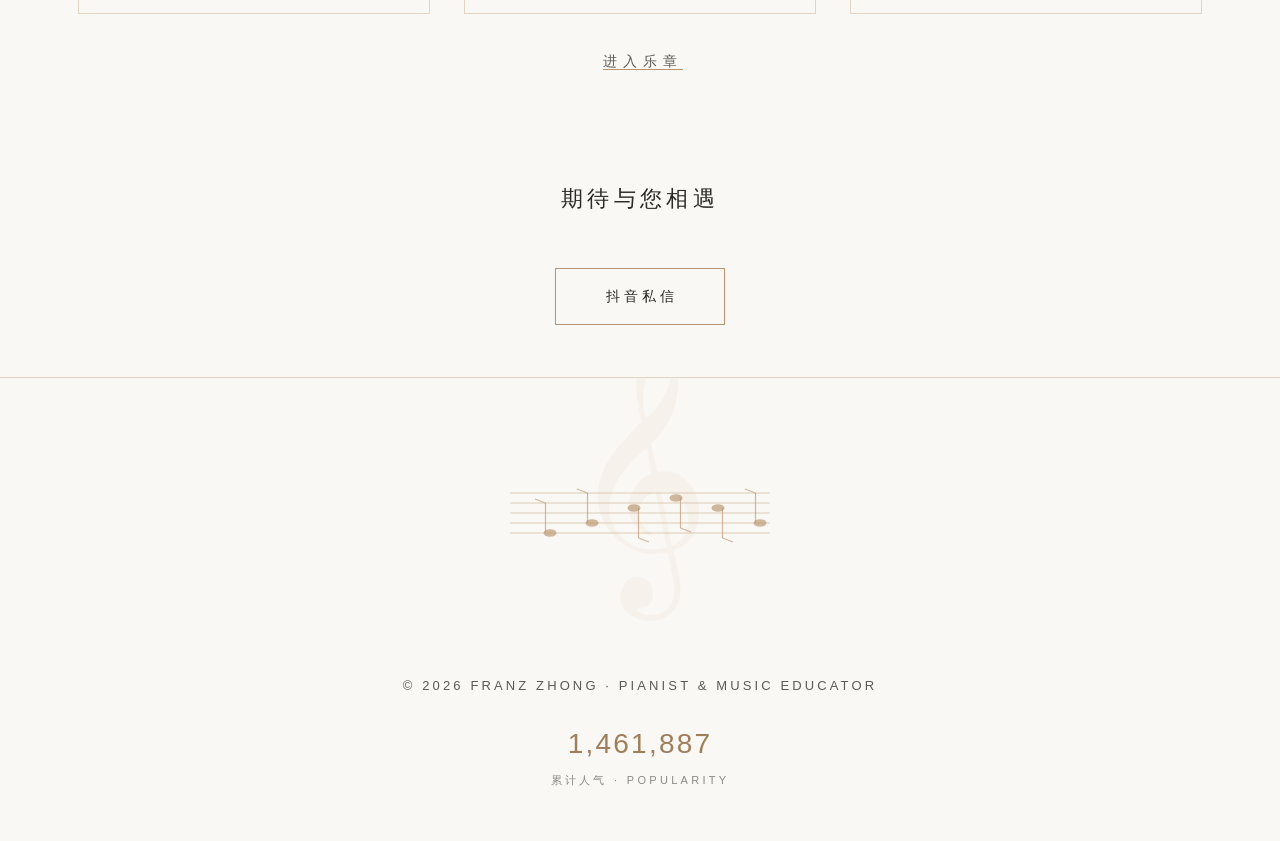
==== commit bb3de4e6: "首页加开场加载页：五线谱进度条、名言轮播、人气数字，等首屏图片就绪后淡出" ====
--- a/index.html
+++ b/index.html
@@ -25,7 +25,7 @@
 <meta property="og:url" content="https://zhongquinnking.github.io/prelude/">
 <meta property="og:image" content="https://zhongquinnking.github.io/prelude/images/og-card-v2.jpg">
 </head>
-<body>
-  <p style="font-family:serif;text-align:center;padding-top:40vh;">序曲即将奏响，正在进入 Prelude…</p>
+<body style="margin:0;min-height:100vh;display:flex;align-items:center;justify-content:center;background:#FAF8F4;">
+  <a href="overture.html" style="margin:0;font-family:'Cormorant Garamond',Georgia,serif;font-size:15px;letter-spacing:0.42em;text-indent:0.42em;color:#A07E58;text-decoration:none;">PRELUDE</a>
 </body>
 </html>
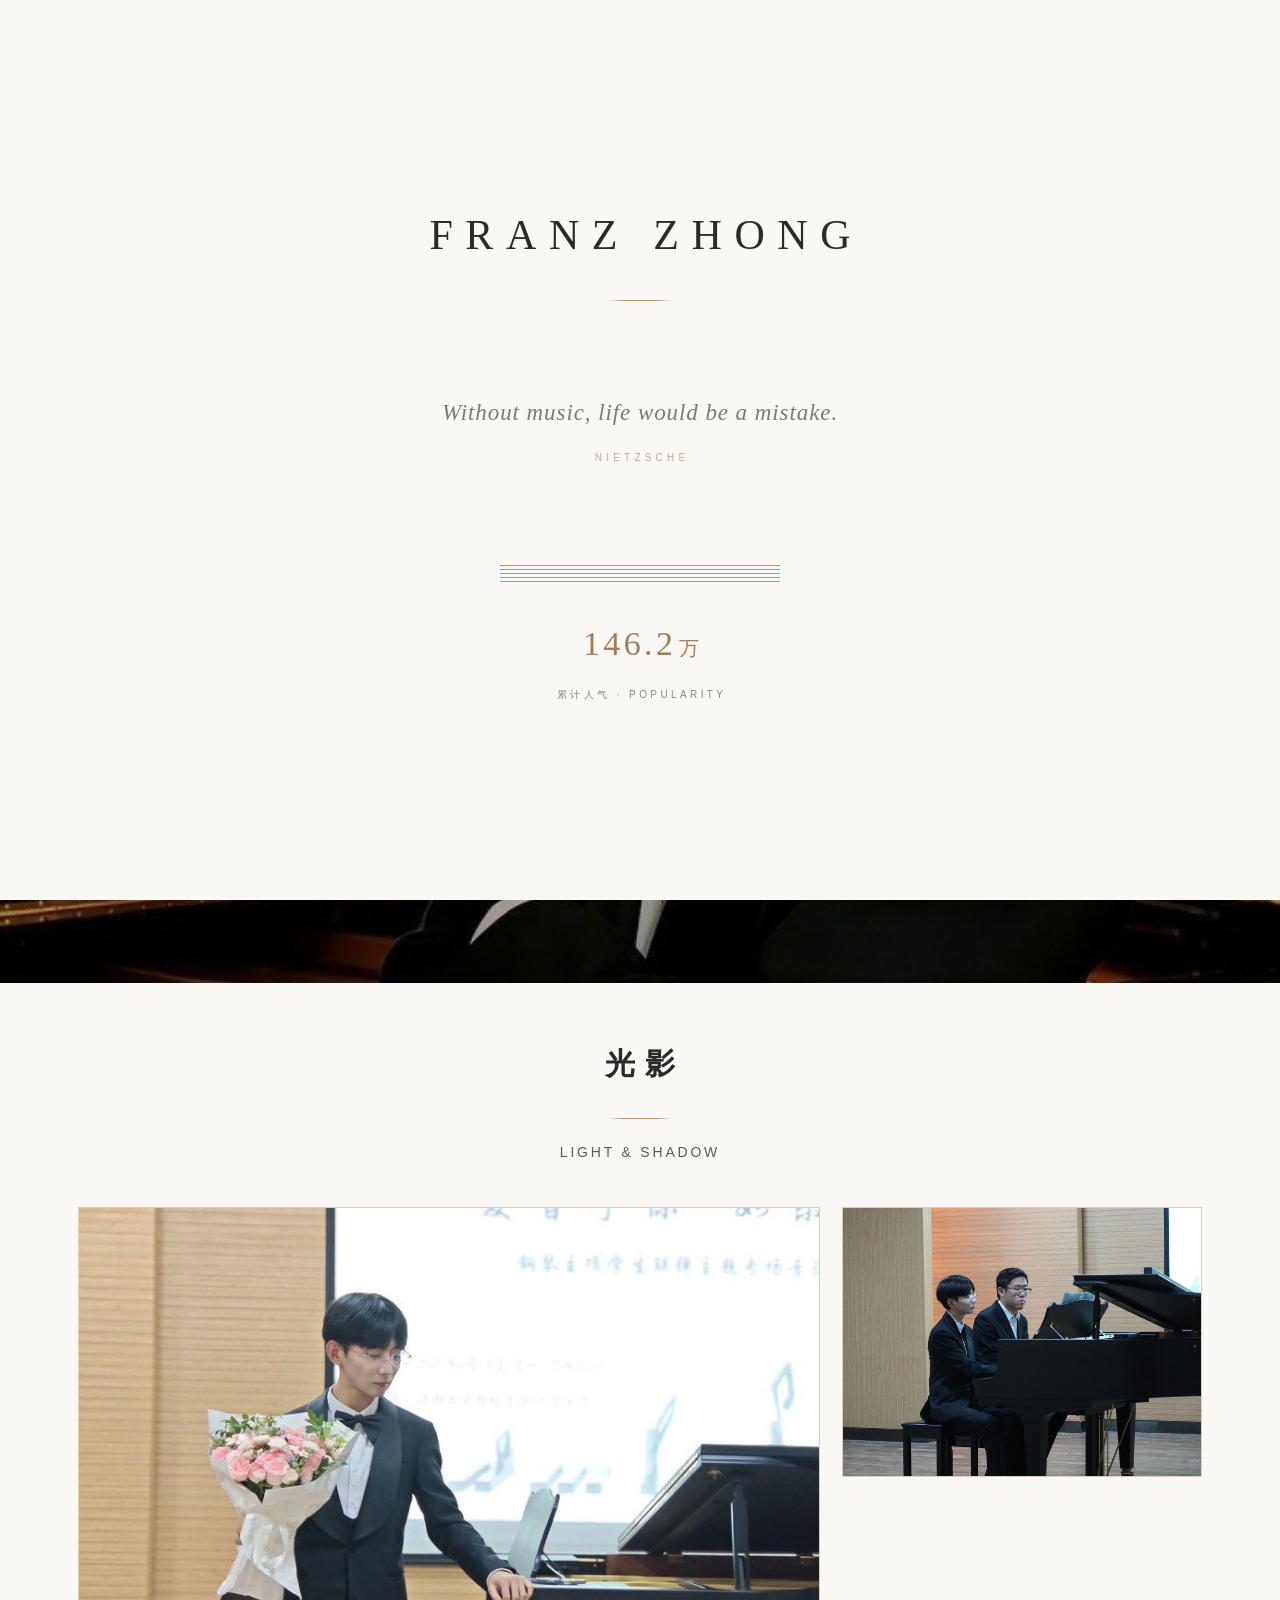
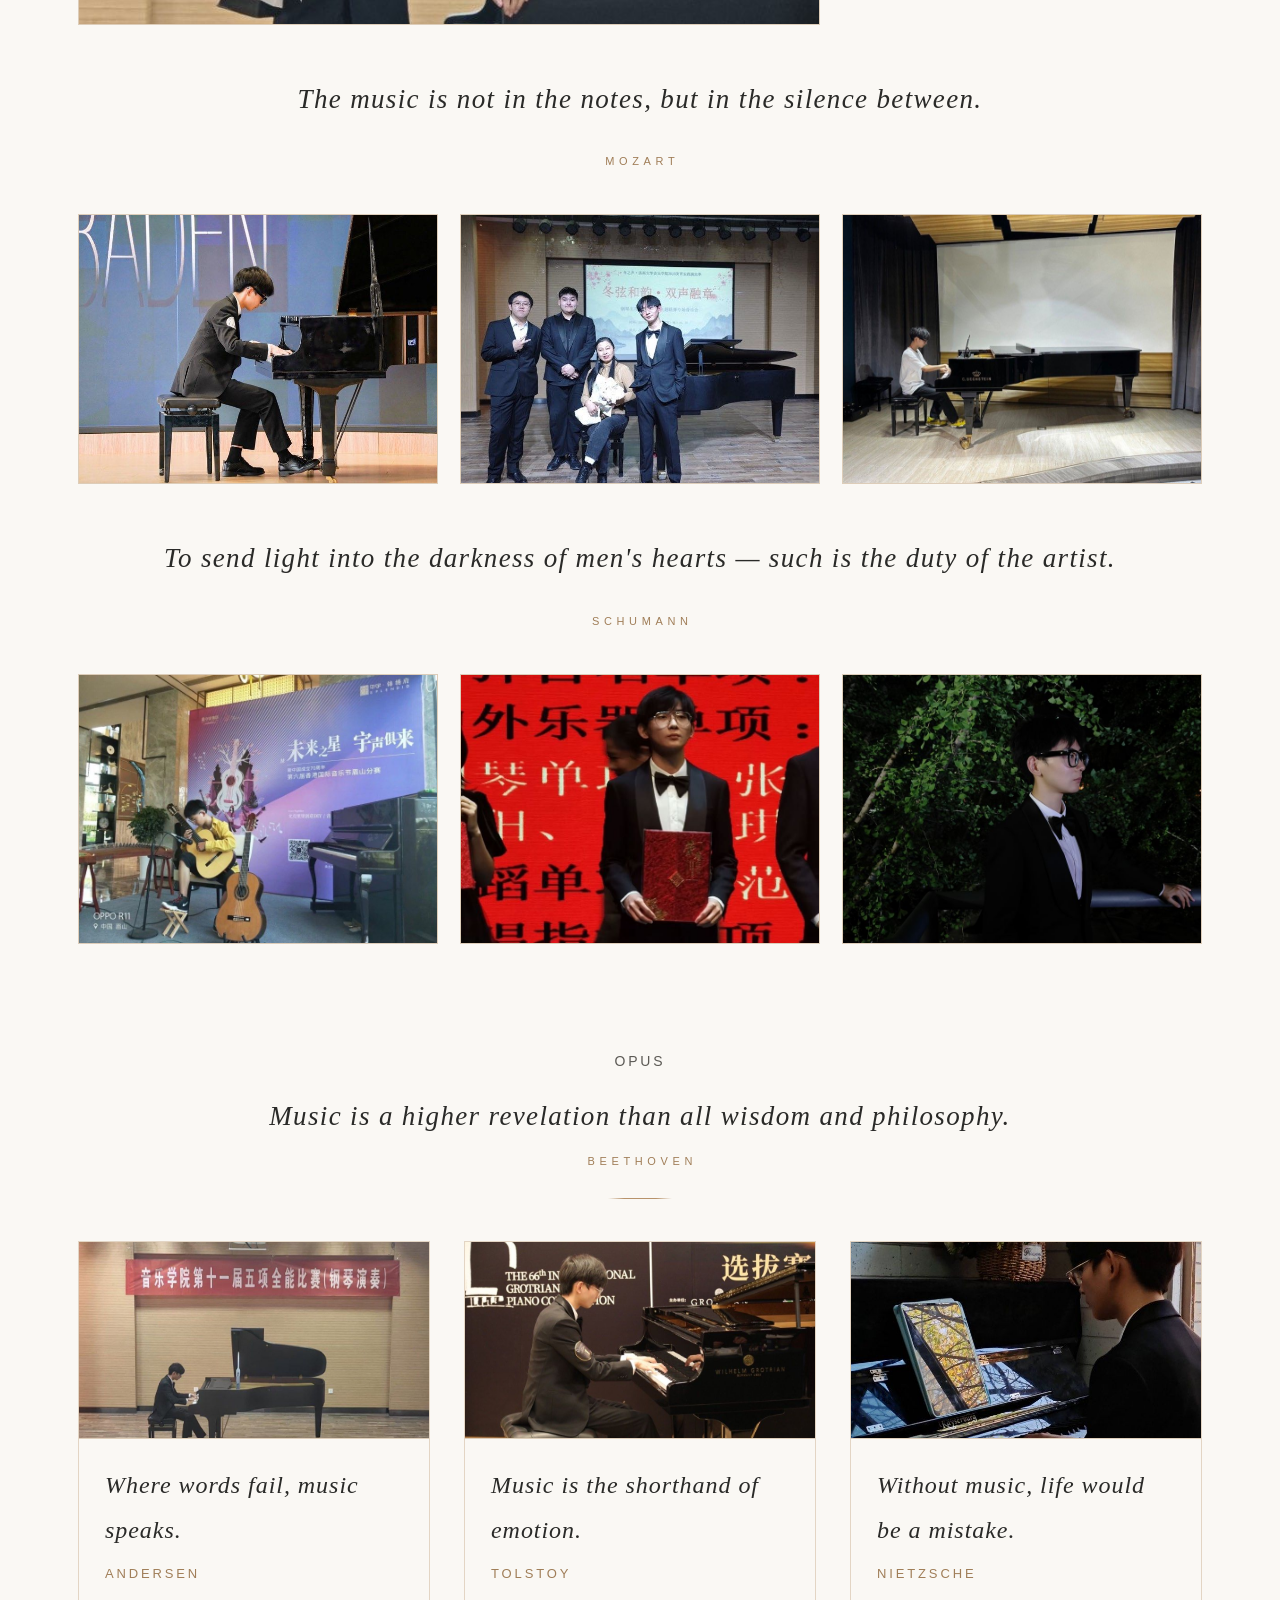
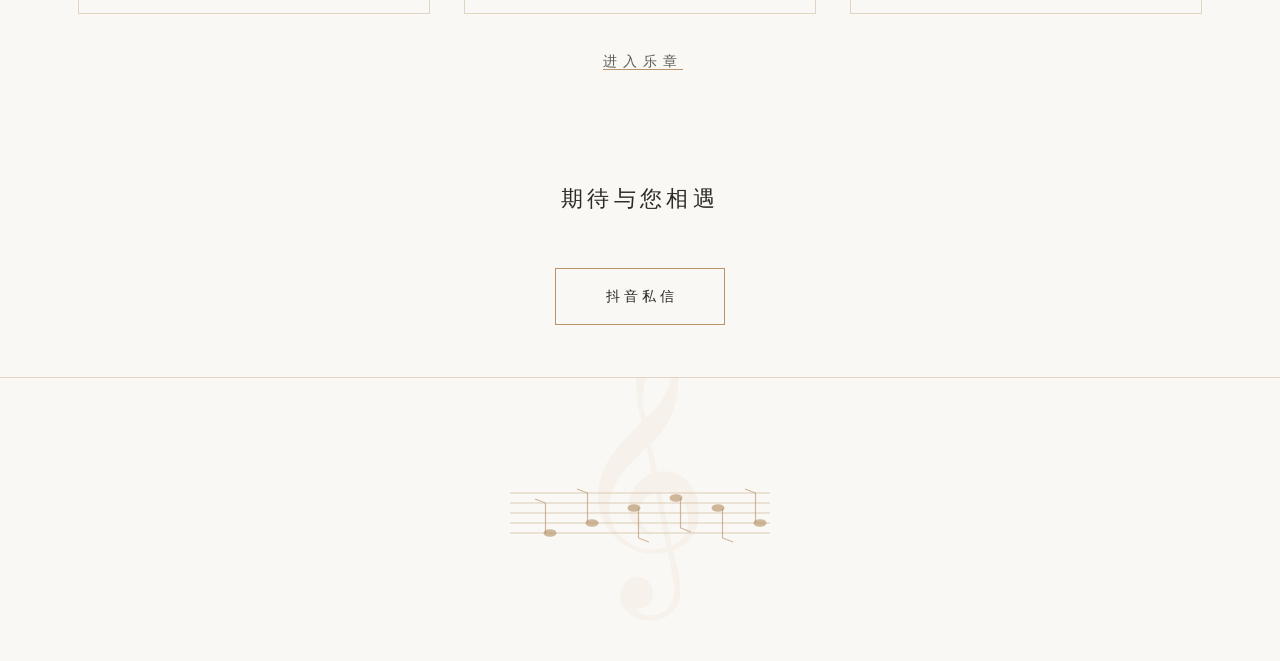
==== commit 0427eced: "加 favicon（高音谱号三尺寸）；人气数字改按万显示" ====
--- a/index.html
+++ b/index.html
@@ -24,6 +24,9 @@
 <meta property="og:description" content="FRANZ ZHONG · 作品 · 部分荣誉 — Pianist &amp; Music Educator">
 <meta property="og:url" content="https://zhongquinnking.github.io/prelude/">
 <meta property="og:image" content="https://zhongquinnking.github.io/prelude/images/og-card-v2.jpg">
+  <link rel="icon" href="images/favicon-32.png" sizes="32x32" type="image/png">
+  <link rel="icon" href="images/favicon-16.png" sizes="16x16" type="image/png">
+  <link rel="apple-touch-icon" href="images/apple-touch-icon.png">
 </head>
 <body style="margin:0;min-height:100vh;display:flex;align-items:center;justify-content:center;background:#FAF8F4;">
   <a href="overture.html" style="margin:0;font-family:'Cormorant Garamond',Georgia,serif;font-size:15px;letter-spacing:0.42em;text-indent:0.42em;color:#A07E58;text-decoration:none;">PRELUDE</a>
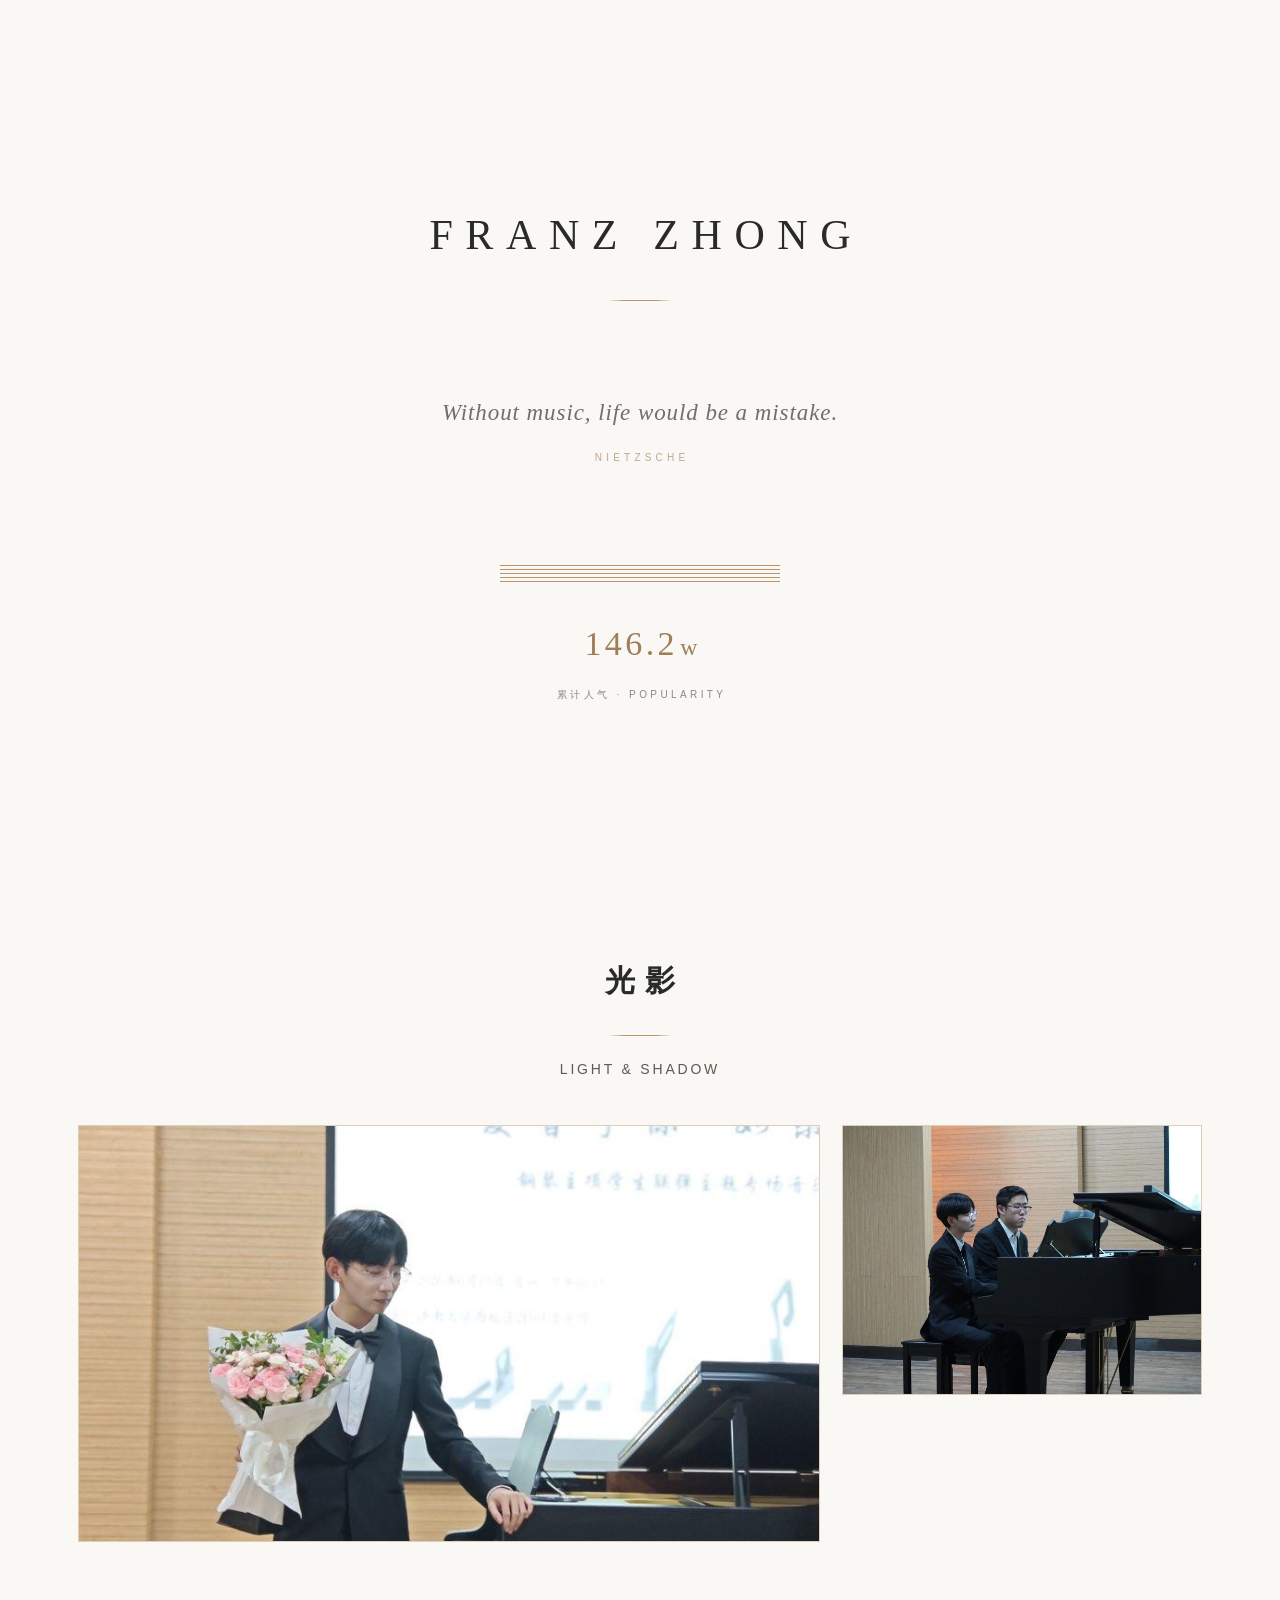
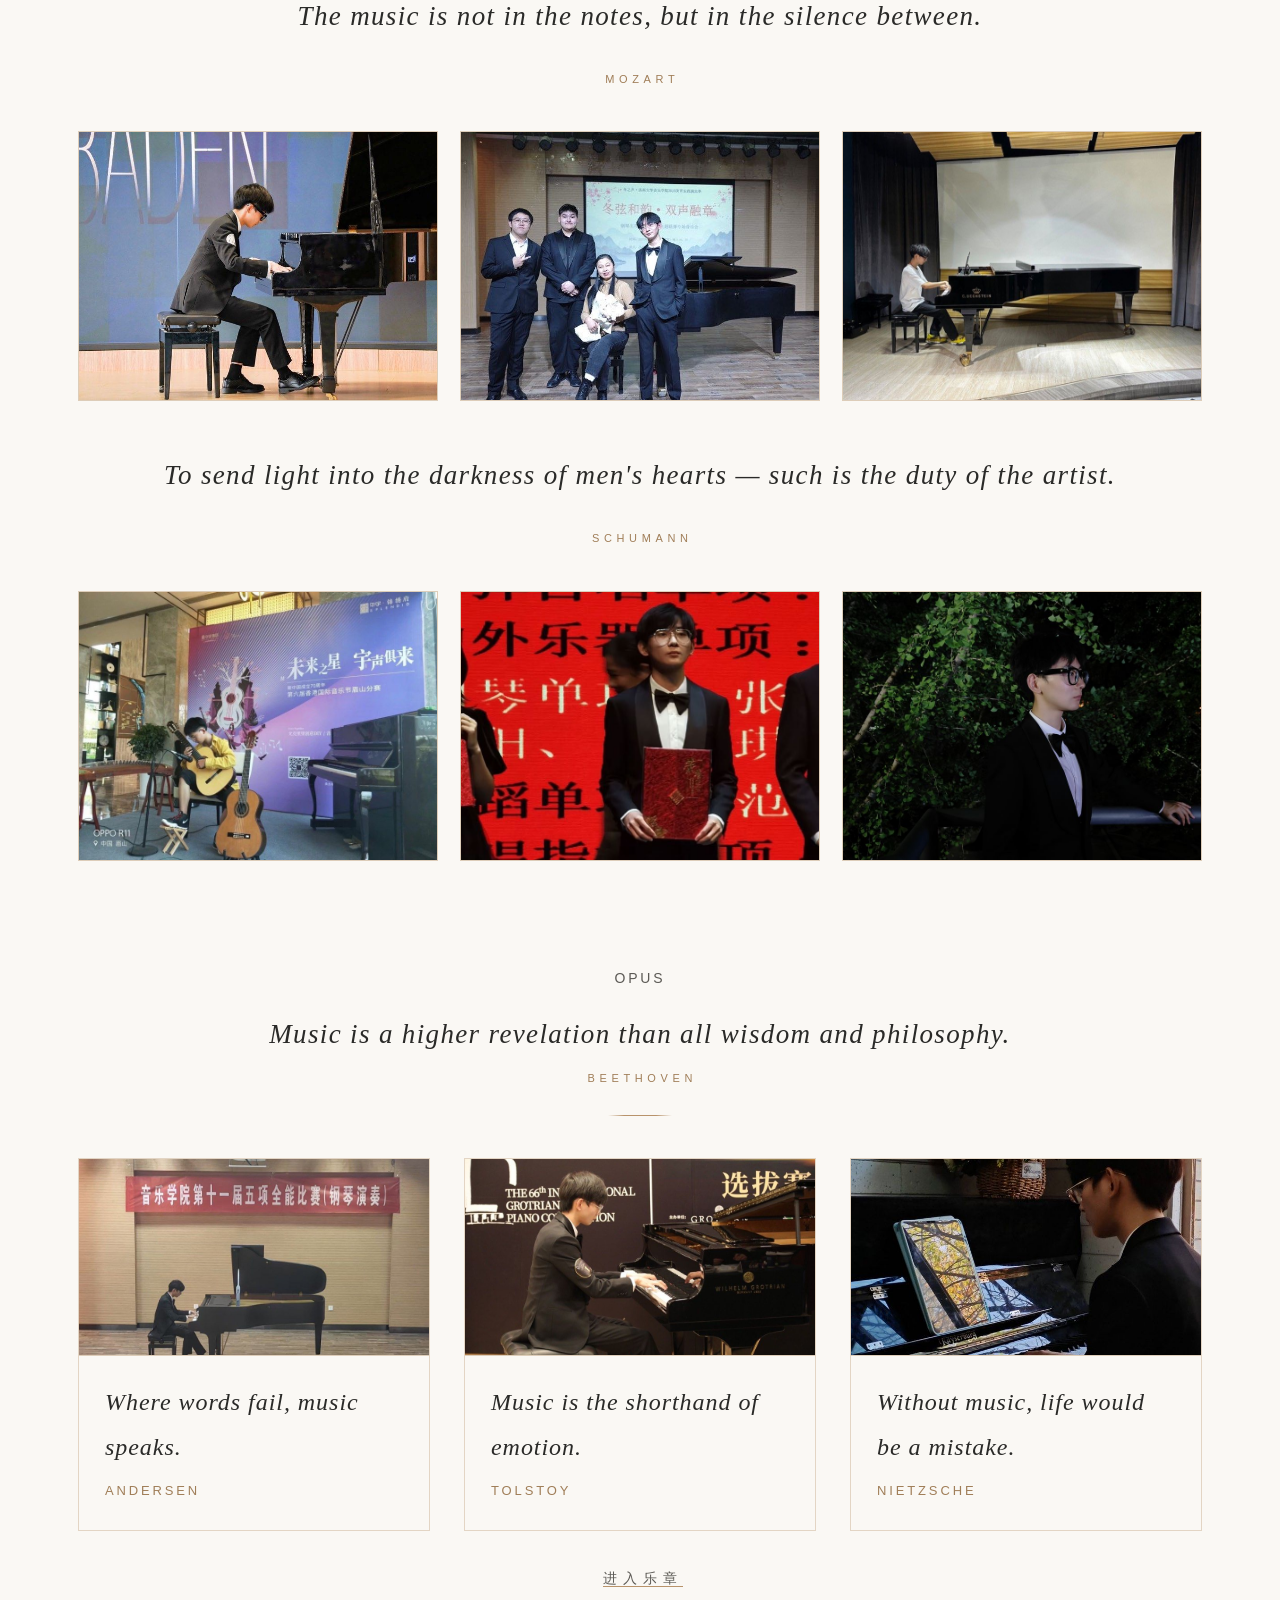
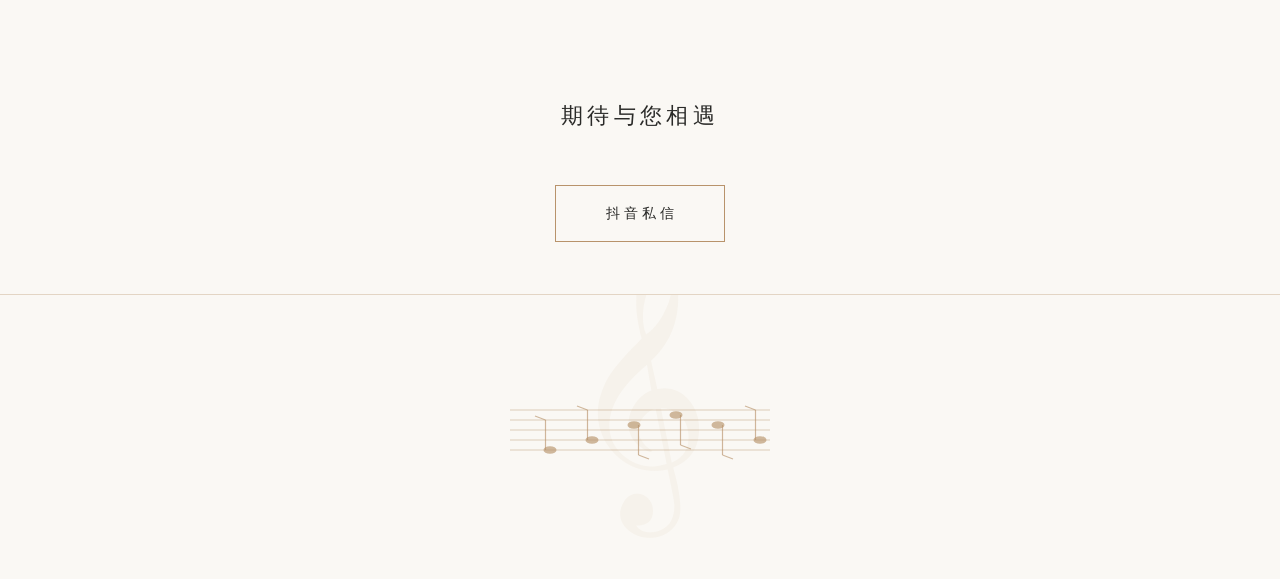
==== commit 85006666: "SEO 补齐：五页各自的口径卡片文案、canonical、结构化数据加 image 与 makesOffer；授业页补联系入口" ====
--- a/index.html
+++ b/index.html
@@ -15,14 +15,26 @@
   "jobTitle": "Pianist &amp; Music Educator",
   "knowsAbout": ["钢琴", "音乐教育", "古典吉他", "钢琴教学", "吉他教学", "音乐家教", "piano", "music education", "classical guitar", "piano teaching", "guitar teaching"],
   "url": "https://zhongquinnking.github.io/prelude/",
-  "sameAs": ["https://v.douyin.com/s2i2Y8FRT1A/"]
+  "sameAs": ["https://v.douyin.com/s2i2Y8FRT1A/"],
+  "image": "https://zhongquinnking.github.io/prelude/images/og-card-v2.jpg",
+  "makesOffer": [
+    {
+      "@type": "Offer",
+      "itemOffered": { "@type": "Service", "name": "钢琴教学" }
+    },
+    {
+      "@type": "Offer",
+      "itemOffered": { "@type": "Service", "name": "吉他教学" }
+    }
+  ]
 }
 </script>
 <meta property="og:type" content="website">
 <meta property="og:site_name" content="FRANZ ZHONG">
 <meta property="og:title" content="FRANZ ZHONG · Prelude">
-<meta property="og:description" content="FRANZ ZHONG · 作品 · 部分荣誉 — Pianist &amp; Music Educator">
+<meta property="og:description" content="青年钢琴演奏者与音乐教育家 · 古典钢琴与古典吉他 · 作品、演出与荣誉">
 <meta property="og:url" content="https://zhongquinnking.github.io/prelude/">
+<link rel="canonical" href="https://zhongquinnking.github.io/prelude/">
 <meta property="og:image" content="https://zhongquinnking.github.io/prelude/images/og-card-v2.jpg">
   <link rel="icon" href="images/favicon-32.png" sizes="32x32" type="image/png">
   <link rel="icon" href="images/favicon-16.png" sizes="16x16" type="image/png">
